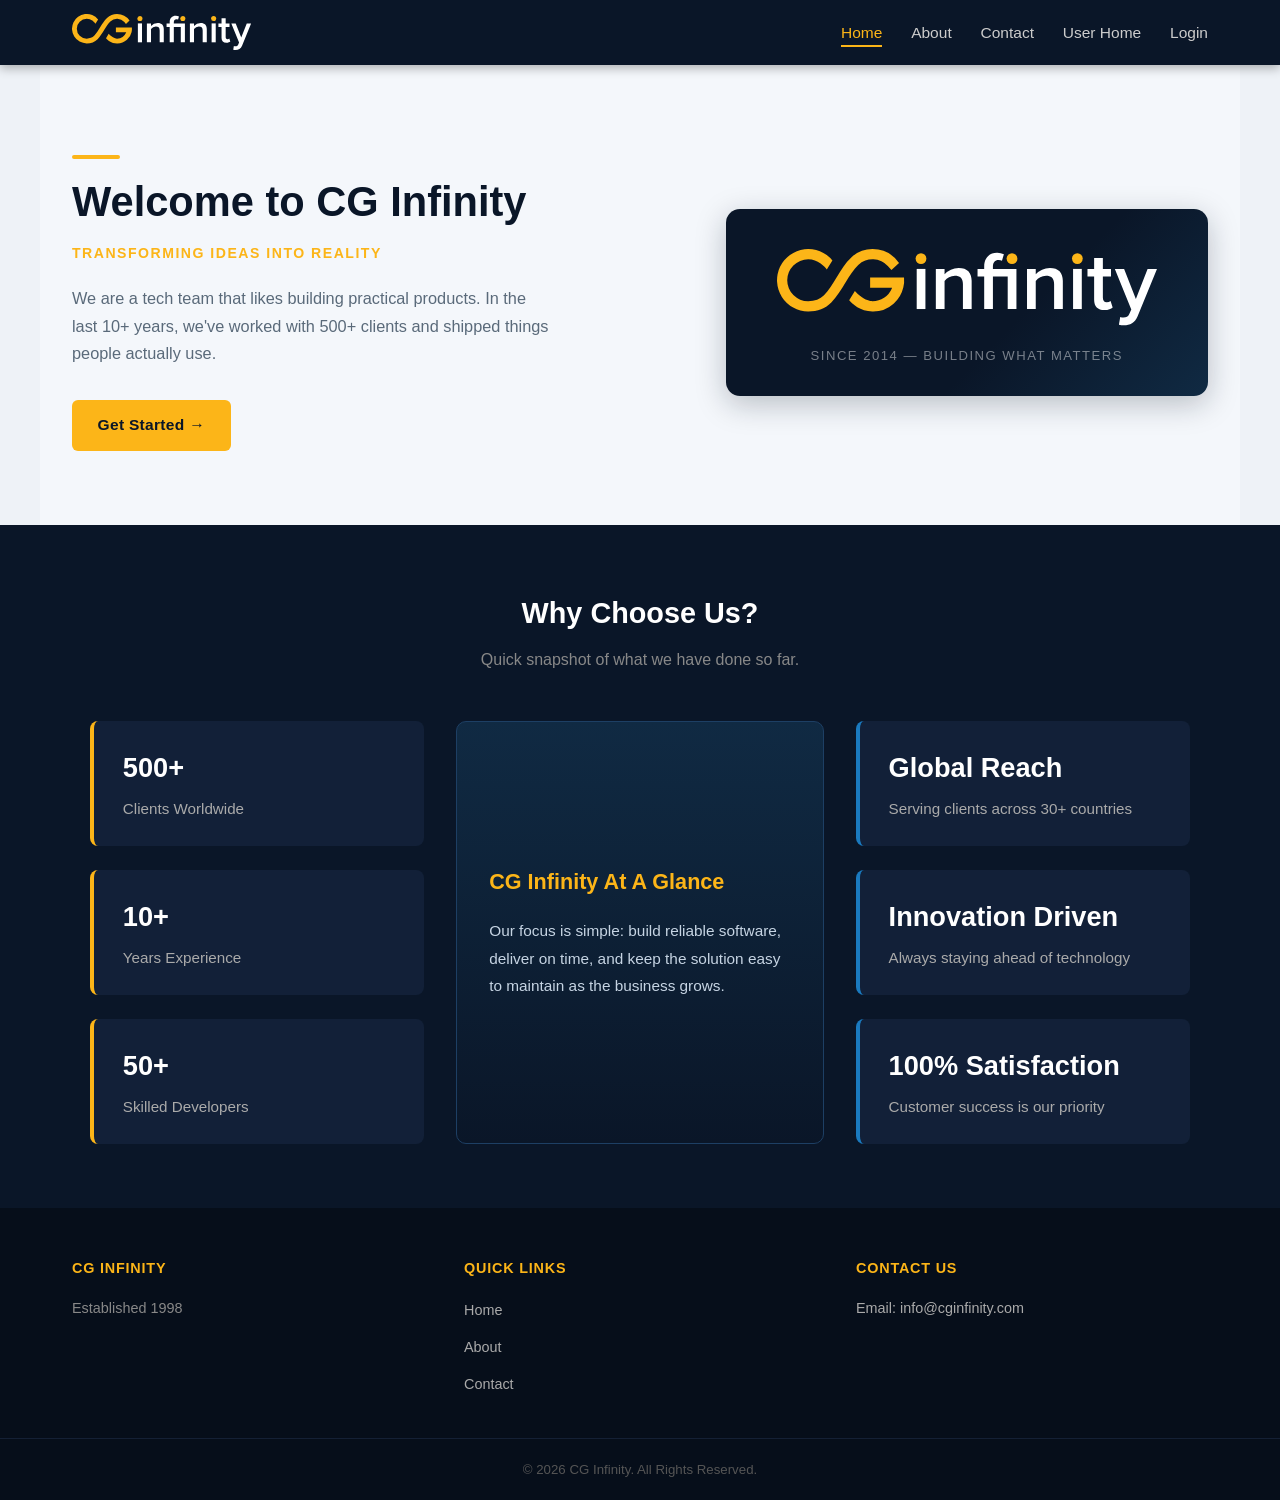
==== index.html @ 867cd03b "initial commit" ====
<!DOCTYPE html>
<html lang="en">
<head>
    <meta charset="UTF-8">
    <meta name="viewport" content="width=device-width, initial-scale=1.0">
    <title>CG Infinity - Company Website</title>
    <link rel="stylesheet" href="style.css">
</head>
<body>
    <nav class="navbar">
        <div class="nav-container">
            <div class="logo">
                <svg preserveAspectRatio="xMidYMid meet" viewBox="6.565 6.91 424.105 85.2" xmlns="http://www.w3.org/2000/svg" aria-label="CG Infinity">
                    <path d="M335.81 17.64a6 6 0 1 1 6 6 6.07 6.07 0 0 1-6-6" fill="#fcb518"></path>
                    <path d="M262.84 17.64a6.08 6.08 0 0 1 6-6 6 6 0 0 1 0 12.06 6.08 6.08 0 0 1-6-6.06" fill="#fcb518"></path>
                    <path d="M161.26 17.64a6.08 6.08 0 0 1 6-6 6 6 0 1 1 0 12.06 6.08 6.08 0 0 1-6-6.06" fill="#fcb518"></path>
                    <path fill="#ffffff" d="M172.21 29.14v44.79h-9.74V29.14z"></path>
                    <path d="M209.33 28a21.18 21.18 0 0 0-15.76 7.23v-6.09h-9.74v44.8h9.74V42.68a14.74 14.74 0 0 1 11.5-6c5.47 0 9 2.32 9 9.28v28h9.74V42.4C223.8 33.22 219 28 209.33 28" fill="#ffffff"></path>
                    <path d="M247.54 29.14v-2.5c0-5 2.41-7.51 6.21-7.51a6.7 6.7 0 0 1 3.9 1l2.13-7.24a16.14 16.14 0 0 0-7.78-1.74c-8.25 0-14.19 5.47-14.19 15.49v2.5h-7.42v8.53h7.42v36.27h9.74V37.67h16.51v36.27h9.74v-44.8z" fill="#ffffff"></path>
                    <path d="M311.12 28a21.22 21.22 0 0 0-15.77 7.23v-6.09h-9.74v44.8h9.74V42.68a14.75 14.75 0 0 1 11.5-6c5.47 0 9 2.32 9 9.28v28h9.73V42.4c0-9.18-4.82-14.4-14.46-14.4" fill="#ffffff"></path>
                    <path fill="#ffffff" d="M346.75 29.14v44.79h-9.74V29.14z"></path>
                    <path d="M374.53 66.42c-2.78 0-4.26-2.22-4.26-5.28V37.67h9.09v-8.53h-9.09V16.9h-9.74v12.24h-7.42v8.53h7.42v25.88c0 7.42 4 11.5 11.5 11.5 4.54 0 7.42-1.21 9.18-2.88l-2.32-7.32a6.3 6.3 0 0 1-4.36 1.57" fill="#ffffff"></path>
                    <path d="m420.19 29.14-13.08 33.57L394 29.14h-10.35L402 74.49l-2.22 5.1c-1.3 3-3.34 3.9-6.4 3.9a10.3 10.3 0 0 1-3.71-.74l-1.49 8.71a28 28 0 0 0 5.48.65c6.96-.11 12.34-2.5 15.4-10.11l21.61-52.86Z" fill="#ffffff"></path>
                    <path d="m130.44 26.07 3.84 4.21 8.49-7.73A36.22 36.22 0 0 0 113.14 7a34.58 34.58 0 0 0-23.7 9.32c-6.54 6-11.44 14.25-16.27 22.24-4.29 7.16-8.73 14.57-14.17 20.07C54.68 63 48.74 65.2 41.34 65.2a23.39 23.39 0 0 1 0-46.78c10.91 0 18.21 8 20.78 11.33l6.25-10.08a34.85 34.85 0 1 0-27 56.94c10.41 0 19.31-3.44 25.76-10S78.31 52.17 83 44.43s8.88-14.82 14.23-19.72a23.39 23.39 0 0 1 33.26 1.36Z" fill="#fcb518"></path>
                    <path d="M110.48 38.76v11.41H135l-.3.73a23.34 23.34 0 0 1-21.57 14.3c-3 0-7.79-1-14-6a47 47 0 0 1-5.68-5.38l-6.34 10.33c3.38 4 12.24 12.46 26 12.46a34.45 34.45 0 0 0 23.56-8.69 33.87 33.87 0 0 0 10.83-18 32.7 32.7 0 0 0 .84-11.19Z" fill="#fcb518"></path>
                </svg>
            </div>
            <ul class="nav-links">
                <li><a href="index.html" class="active">Home</a></li>
                <li><a href="about.html">About</a></li>
                <li><a href="contact.html">Contact</a></li>
                <li><a href="userhome.html">User Home</a></li>
                <li><a href="login.html">Login</a></li>
            </ul>
        </div>
    </nav>

    <section class="hero">
        <div class="hero-content">
            <h1>Welcome to CG Infinity</h1>
            <p class="tagline">Transforming Ideas Into Reality</p>
            <p class="hero-description">We are a tech team that likes building practical products. In the last 10+ years, we've worked with 500+ clients and shipped things people actually use.</p>
            <a href="login.html" class="btn btn-primary">Get Started &rarr;</a>
        </div>
        <div class="hero-image">
            <div class="banner-svg-wrapper">
                <svg preserveAspectRatio="xMidYMid meet" data-bbox="6.565 6.91 424.105 85.2" viewBox="6.565 6.91 424.105 85.2" xmlns="http://www.w3.org/2000/svg" role="img" aria-label="CG Infinity Logo">
                    <g>
                        <path d="M335.81 17.64a6 6 0 1 1 6 6 6.07 6.07 0 0 1-6-6" fill="#fcb518"></path>
                        <path d="M262.84 17.64a6.08 6.08 0 0 1 6-6 6 6 0 0 1 0 12.06 6.08 6.08 0 0 1-6-6.06" fill="#fcb518"></path>
                        <path d="M161.26 17.64a6.08 6.08 0 0 1 6-6 6 6 0 1 1 0 12.06 6.08 6.08 0 0 1-6-6.06" fill="#fcb518"></path>
                        <path fill="#ffffff" d="M172.21 29.14v44.79h-9.74V29.14z"></path>
                        <path d="M209.33 28a21.18 21.18 0 0 0-15.76 7.23v-6.09h-9.74v44.8h9.74V42.68a14.74 14.74 0 0 1 11.5-6c5.47 0 9 2.32 9 9.28v28h9.74V42.4C223.8 33.22 219 28 209.33 28" fill="#ffffff"></path>
                        <path d="M247.54 29.14v-2.5c0-5 2.41-7.51 6.21-7.51a6.7 6.7 0 0 1 3.9 1l2.13-7.24a16.14 16.14 0 0 0-7.78-1.74c-8.25 0-14.19 5.47-14.19 15.49v2.5h-7.42v8.53h7.42v36.27h9.74V37.67h16.51v36.27h9.74v-44.8z" fill="#ffffff"></path>
                        <path d="M311.12 28a21.22 21.22 0 0 0-15.77 7.23v-6.09h-9.74v44.8h9.74V42.68a14.75 14.75 0 0 1 11.5-6c5.47 0 9 2.32 9 9.28v28h9.73V42.4c0-9.18-4.82-14.4-14.46-14.4" fill="#ffffff"></path>
                        <path fill="#ffffff" d="M346.75 29.14v44.79h-9.74V29.14z"></path>
                        <path d="M374.53 66.42c-2.78 0-4.26-2.22-4.26-5.28V37.67h9.09v-8.53h-9.09V16.9h-9.74v12.24h-7.42v8.53h7.42v25.88c0 7.42 4 11.5 11.5 11.5 4.54 0 7.42-1.21 9.18-2.88l-2.32-7.32a6.3 6.3 0 0 1-4.36 1.57" fill="#ffffff"></path>
                        <path d="m420.19 29.14-13.08 33.57L394 29.14h-10.35L402 74.49l-2.22 5.1c-1.3 3-3.34 3.9-6.4 3.9a10.3 10.3 0 0 1-3.71-.74l-1.49 8.71a28 28 0 0 0 5.48.65c6.96-.11 12.34-2.5 15.4-10.11l21.61-52.86Z" fill="#ffffff"></path>
                        <path d="m130.44 26.07 3.84 4.21 8.49-7.73A36.22 36.22 0 0 0 113.14 7a34.58 34.58 0 0 0-23.7 9.32c-6.54 6-11.44 14.25-16.27 22.24-4.29 7.16-8.73 14.57-14.17 20.07C54.68 63 48.74 65.2 41.34 65.2a23.39 23.39 0 0 1 0-46.78c10.91 0 18.21 8 20.78 11.33l6.25-10.08a34.85 34.85 0 1 0-27 56.94c10.41 0 19.31-3.44 25.76-10S78.31 52.17 83 44.43s8.88-14.82 14.23-19.72a23.39 23.39 0 0 1 33.26 1.36Z" fill="#fcb518"></path>
                        <path d="M110.48 38.76v11.41H135l-.3.73a23.34 23.34 0 0 1-21.57 14.3c-3 0-7.79-1-14-6a47 47 0 0 1-5.68-5.38l-6.34 10.33c3.38 4 12.24 12.46 26 12.46a34.45 34.45 0 0 0 23.56-8.69 33.87 33.87 0 0 0 10.83-18 32.7 32.7 0 0 0 .84-11.19Z" fill="#fcb518"></path>
                    </g>
                </svg>
                <p class="banner-tagline">Since 2014 &mdash; Building What Matters</p>
            </div>
        </div>
    </section>

    <section class="highlights">
        <h2>Why Choose Us?</h2>
        <p>Quick snapshot of what we have done so far.</p>
        <div class="highlights-container">
            <aside class="highlights-left" aria-label="Company highlights left side">
                <div class="highlight-item">
                    <h3>500+</h3>
                    <p>Clients Worldwide</p>
                </div>
                <div class="highlight-item">
                    <h3>10+</h3>
                    <p>Years Experience</p>
                </div>
                <div class="highlight-item">
                    <h3>50+</h3>
                    <p>Skilled Developers</p>
                </div>
            </aside>

            <div class="highlights-center">
                <h3>CG Infinity At A Glance</h3>
                <p>Our focus is simple: build reliable software, deliver on time, and keep the solution easy to maintain as the business grows.</p>
            </div>

            <aside class="highlights-right" aria-label="Company highlights right side">
                <div class="highlight-item">
                    <h3>Global Reach</h3>
                    <p>Serving clients across 30+ countries</p>
                </div>
                <div class="highlight-item">
                    <h3>Innovation Driven</h3>
                    <p>Always staying ahead of technology</p>
                </div>
                <div class="highlight-item">
                    <h3>100% Satisfaction</h3>
                    <p>Customer success is our priority</p>
                </div>
            </aside>
        </div>
    </section>

    <footer class="footer">
        <div class="footer-container">
            <div class="footer-content">
                <h4>CG Infinity</h4>
                <p>Established 1998</p>
            </div>
            <div class="footer-links">
                <h4>Quick Links</h4>
                <ul>
                    <li><a href="index.html">Home</a></li>
                    <li><a href="about.html">About</a></li>
                    <li><a href="contact.html">Contact</a></li>
                </ul>
            </div>
            <div class="footer-contact">
                <h4>Contact Us</h4>
                <p>Email: info@cginfinity.com</p>
            </div>
        </div>
        <div class="footer-bottom">
            <p>&copy; 2026 CG Infinity. All Rights Reserved.</p>
        </div>
    </footer>

</body>
</html>
---- style.css ----
* {
    margin: 0;
    padding: 0;
    box-sizing: border-box;
}

:root {
    --dark: #0a1628;
    --navy: #102a43;
    --gold: #fcb518;
    --gold-dark: #d99a0a;
    --cream: #f4f7fb;
    --light-gray: #eef2f7;
    --text-dark: #0d1b2a;
    --text-muted: #5a6a7a;
    --white: #ffffff;
    --border: #d0d8e4;

    --orange: #fcb518;
    --orange-light: #fdd060;
    --teal: #1a7abf;
}

body {
    font-family: 'Segoe UI', Arial, sans-serif;
    background-color: var(--light-gray);
    color: var(--text-dark);
    line-height: 1.7;
}

.navbar {
    background-color: var(--dark);
    padding: 0.9rem 0;
    position: sticky;
    top: 0;
    z-index: 999;
    box-shadow: 0 3px 10px rgba(0,0,0,0.3);
}

.nav-container {
    max-width: 1200px;
    margin: 0 auto;
    padding: 0 2rem;
    display: flex;
    justify-content: space-between;
    align-items: center;
}

.logo {
    display: flex;
    align-items: center;
}

.logo svg {
    height: 36px;
    width: auto;
}

.nav-links {
    list-style: none;
    display: flex;
    gap: 1.8rem;
}

.nav-links a {
    color: #ccc;
    text-decoration: none;
    font-size: 0.97rem;
    font-weight: 500;
    transition: color 0.25s;
    padding-bottom: 4px;
}

.nav-links a:hover {
    color: var(--orange);
}

.nav-links a.active {
    color: var(--orange);
    border-bottom: 2px solid var(--orange);
}

.btn {
    padding: 0.75rem 1.6rem;
    border: none;
    border-radius: 6px;
    cursor: pointer;
    font-size: 0.97rem;
    font-weight: 600;
    transition: all 0.25s;
    text-decoration: none;
    display: inline-block;
    letter-spacing: 0.3px;
    font-family: inherit;
}

.btn-primary {
    background-color: var(--gold);
    color: var(--dark);
    font-weight: 700;
}

.btn-primary:hover {
    background-color: var(--gold-dark);
    transform: translateY(-2px);
    box-shadow: 0 5px 12px rgba(252, 181, 24, 0.4);
}

.btn-secondary {
    background-color: #555;
    color: white;
}

.btn-secondary:hover {
    background-color: #333;
    transform: translateY(-2px);
}

.btn-logout {
    background-color: #c0392b;
    color: white;
    margin-top: 1rem;
    width: 100%;
    text-align: center;
}

.btn-logout:hover {
    background-color: #a93226;
    transform: translateY(-2px);
}

.hero {
    background-color: var(--cream);
    padding: 5rem 2rem 4rem;
    display: flex;
    align-items: center;
    gap: 4rem;
    max-width: 1200px;
    margin: 0 auto;
    min-height: 460px;
}

.hero-content {
    flex: 1.1;
}

.hero-content h1 {
    font-size: 2.6rem;
    color: var(--dark);
    margin-bottom: 0.8rem;
    line-height: 1.3;
}

.hero-content h1::before {
    content: "";
    display: block;
    width: 48px;
    height: 4px;
    background-color: var(--gold);
    border-radius: 2px;
    margin-bottom: 1rem;
}

.tagline {
    font-size: 0.88rem;
    color: var(--gold);
    font-weight: 700;
    margin-bottom: 1.2rem;
    text-transform: uppercase;
    letter-spacing: 1.5px;
}

.hero-description {
    color: var(--text-muted);
    margin-bottom: 2rem;
    font-size: 1.02rem;
    max-width: 480px;
}

.hero-image {
    flex: 0.9;
}

.hero-image img {
    width: 100%;
    height: auto;
    border-radius: 12px;
    box-shadow: 0 8px 30px rgba(0,0,0,0.12);
    display: block;
}

.hero-image .img-placeholder {
    width: 100%;
    height: 320px;
    background: linear-gradient(135deg, var(--navy) 0%, var(--dark) 100%);
    border-radius: 12px;
    display: flex;
    align-items: center;
    justify-content: center;
    color: rgba(255,255,255,0.5);
    font-size: 0.95rem;
}

.banner-svg-wrapper {
    background: linear-gradient(135deg, #0a1628 60%, #102a43 100%);
    border-radius: 14px;
    padding: 2.5rem 2rem 1.8rem;
    box-shadow: 0 8px 30px rgba(10, 22, 40, 0.25);
    display: flex;
    flex-direction: column;
    align-items: center;
    gap: 1.2rem;
}

.banner-svg-wrapper svg {
    width: 100%;
    height: auto;
    max-width: 380px;
}

.banner-tagline {
    color: rgba(255,255,255,0.45);
    font-size: 0.82rem;
    letter-spacing: 1.5px;
    text-transform: uppercase;
}

.highlights {
    background-color: var(--dark);
    padding: 4rem 2rem;
}

.highlights h2 {
    text-align: center;
    color: white;
    font-size: 1.8rem;
    margin-bottom: 0.5rem;
}

.highlights > p {
    text-align: center;
    color: #888;
    margin-bottom: 3rem;
}

.highlights-container {
    max-width: 1100px;
    margin: 0 auto;
    display: grid;
    grid-template-columns: 1fr 1.1fr 1fr;
    gap: 2rem;
    align-items: stretch;
}

.highlights-left,
.highlights-right {
    display: flex;
    flex-direction: column;
    gap: 1.5rem;
}

.highlights-center {
    background: linear-gradient(180deg, #102a43 0%, #0a1628 100%);
    border: 1px solid #1d3f64;
    border-radius: 10px;
    padding: 2rem;
    display: flex;
    flex-direction: column;
    justify-content: center;
}

.highlights-center h3 {
    color: var(--gold);
    font-size: 1.35rem;
    margin-bottom: 1rem;
}

.highlights-center p {
    color: #c6d4e3;
    line-height: 1.8;
    font-size: 0.96rem;
}

.highlights-left .highlight-item {
    border-left: 4px solid var(--gold);
}

.highlights-right .highlight-item {
    border-left: 4px solid #1a7abf;
}

.highlight-item {
    background-color: #122038;
    padding: 1.5rem 1.8rem;
    border-radius: 8px;
    transition: transform 0.25s, background-color 0.25s;
}

.highlight-item:hover {
    transform: translateX(6px);
    background-color: #1a3050;
}

.highlight-item h3 {
    color: white;
    font-size: 1.7rem;
    margin-bottom: 0.3rem;
}

.highlight-item p {
    color: #aaa;
    font-size: 0.95rem;
}

.footer {
    background-color: #060e1a;
    color: #ccc;
    margin-top: 0;
}

.footer-container {
    max-width: 1200px;
    margin: 0 auto;
    padding: 3rem 2rem 2rem;
    display: grid;
    grid-template-columns: repeat(3, 1fr);
    gap: 2.5rem;
}

.footer-content h4,
.footer-links h4,
.footer-contact h4 {
    margin-bottom: 1rem;
    color: var(--gold);
    font-size: 0.9rem;
    text-transform: uppercase;
    letter-spacing: 0.8px;
}

.footer-content p {
    color: #888;
    font-size: 0.9rem;
    line-height: 1.8;
}

.footer-links ul {
    list-style: none;
}

.footer-links ul li {
    margin-bottom: 0.6rem;
}

.footer-links a,
.footer-contact a {
    color: #aaa;
    text-decoration: none;
    font-size: 0.9rem;
    transition: color 0.2s;
}

.footer-links a:hover,
.footer-contact a:hover {
    color: var(--gold);
}

.footer-contact p {
    color: #aaa;
    font-size: 0.9rem;
}

.footer-bottom {
    border-top: 1px solid #142035;
    text-align: center;
    padding: 1.2rem;
    font-size: 0.83rem;
    color: #555;
}

.form-group {
    margin-bottom: 1.4rem;
}

.form-group label {
    display: block;
    margin-bottom: 0.45rem;
    color: var(--dark);
    font-weight: 600;
    font-size: 0.92rem;
}

.form-group input:not([type="checkbox"]):not([type="radio"]),
.form-group textarea,
.form-group select {
    width: 100%;
    padding: 0.75rem 1rem;
    border: 1.5px solid var(--border);
    border-radius: 6px;
    font-size: 0.97rem;
    font-family: inherit;
    background-color: #fffdf8;
    color: var(--text-dark);
    transition: border-color 0.2s, box-shadow 0.2s;
}

.form-group input:not([type="checkbox"]):not([type="radio"]):focus,
.form-group textarea:focus,
.form-group select:focus {
    outline: none;
    border-color: var(--gold);
    box-shadow: 0 0 0 3px rgba(252, 181, 24, 0.18);
    background-color: white;
}

.choice-group {
    display: flex;
    flex-wrap: wrap;
    gap: 0.8rem 1.2rem;
}

.choice-group label,
.terms-row label {
    display: flex;
    align-items: center;
    gap: 0.45rem;
    font-weight: 500;
    color: var(--text-dark);
}

.choice-group input,
.terms-row input {
    width: auto;
    padding: 0;
    border: none;
    border-radius: 0;
    background: transparent;
    box-shadow: none;
    accent-color: var(--gold);
}

.login-section {
    min-height: calc(100vh - 200px);
    background-color: var(--light-gray);
    display: flex;
    align-items: center;
    justify-content: center;
    padding: 3rem 1rem;
}

.login-container {
    background-color: white;
    padding: 2.5rem 3rem;
    border-radius: 12px;
    box-shadow: 0 6px 30px rgba(10,22,40,0.12);
    width: 100%;
    max-width: 420px;
    border-top: 4px solid var(--gold);
}

.login-container h2 {
    color: var(--dark);
    margin-bottom: 0.4rem;
    font-size: 1.5rem;
    text-align: center;
}

.login-container .sub-text {
    color: #999;
    font-size: 0.88rem;
    text-align: center;
    margin-bottom: 2rem;
}

.login-form {
    margin-bottom: 1.2rem;
}

.signup-link {
    text-align: center;
    color: #888;
    font-size: 0.9rem;
    margin-top: 1rem;
}

.signup-link a {
    color: var(--dark);
    text-decoration: none;
    font-weight: 700;
}

.signup-link a:hover {
    text-decoration: underline;
}

.signup-section {
    background-color: var(--light-gray);
    min-height: calc(100vh - 200px);
    display: flex;
    align-items: center;
    justify-content: center;
    padding: 3rem 1rem;
}

.signup-container {
    background-color: white;
    padding: 2.5rem 3rem;
    border-radius: 12px;
    box-shadow: 0 6px 30px rgba(10,22,40,0.12);
    width: 100%;
    max-width: 520px;
    border-top: 4px solid var(--gold);
}

.signup-container h2 {
    color: var(--dark);
    margin-bottom: 0.4rem;
    font-size: 1.5rem;
    text-align: center;
}

.signup-container .sub-text {
    color: #999;
    font-size: 0.88rem;
    text-align: center;
    margin-bottom: 2rem;
}

.signup-form {
    margin-bottom: 1.5rem;
}

.form-buttons {
    display: flex;
    gap: 1rem;
    margin-top: 0.5rem;
}

.form-buttons .btn {
    flex: 1;
}

.login-link {
    text-align: center;
    color: #888;
    font-size: 0.9rem;
    margin-top: 1rem;
}

.login-link a {
    color: var(--dark);
    text-decoration: none;
    font-weight: 700;
}

.login-link a:hover {
    text-decoration: underline;
}

.user-home {
    background-color: var(--light-gray);
    padding: 3rem 2rem;
    min-height: calc(100vh - 200px);
}

.user-home-container {
    max-width: 1050px;
    margin: 0 auto;
    display: grid;
    grid-template-columns: 270px 1fr;
    gap: 2.5rem;
    align-items: start;
}

.profile-card {
    background-color: white;
    padding: 2rem 1.5rem;
    border-radius: 12px;
    box-shadow: 0 4px 20px rgba(0,0,0,0.08);
    text-align: center;
    position: sticky;
    top: 80px;
}

.profile-picture {
    width: 120px;
    height: 120px;
    border-radius: 50%;
    margin: 0 auto 1rem;
    object-fit: cover;
    border: 3px solid var(--gold);
    display: block;
    background-color: #eee;
}

.profile-picture-placeholder {
    width: 120px;
    height: 120px;
    border-radius: 50%;
    margin: 0 auto 1rem;
    background: linear-gradient(135deg, var(--dark), var(--navy));
    border: 3px solid var(--gold);
    display: flex;
    align-items: center;
    justify-content: center;
    font-size: 2.5rem;
    color: var(--gold);
    font-weight: bold;
}

.profile-card h2 {
    color: var(--dark);
    font-size: 1.2rem;
    margin-bottom: 0.3rem;
}

.designation {
    color: var(--gold);
    font-weight: 600;
    font-size: 0.85rem;
    margin-bottom: 1.2rem;
    text-transform: uppercase;
    letter-spacing: 0.5px;
}

.profile-info {
    background-color: var(--light-gray);
    padding: 1rem;
    border-radius: 8px;
    margin-bottom: 1.5rem;
    text-align: left;
}

.profile-info p {
    margin-bottom: 0.6rem;
    color: var(--text-muted);
    font-size: 0.9rem;
}

.profile-info strong {
    color: var(--dark);
}

.tabs-section {
    background-color: white;
    padding: 2rem;
    border-radius: 12px;
    box-shadow: 0 4px 20px rgba(0,0,0,0.08);
}

.tab-buttons {
    display: flex;
    gap: 0.4rem;
    margin-bottom: 2rem;
    background-color: var(--light-gray);
    padding: 0.4rem;
    border-radius: 8px;
}

.tab-btn {
    flex: 1;
    padding: 0.65rem 1rem;
    border: none;
    background-color: transparent;
    color: var(--text-muted);
    cursor: pointer;
    font-size: 0.9rem;
    font-weight: 600;
    border-radius: 6px;
    transition: all 0.2s;
    font-family: inherit;
}

.tab-btn:hover {
    background-color: #dde4ee;
    color: var(--dark);
}

.tab-btn.active {
    background-color: white;
    color: var(--dark);
    box-shadow: 0 2px 8px rgba(0,0,0,0.1);
}

.tab-content {
    display: none;
    animation: fadeIn 0.25s ease;
}

.tab-content.active {
    display: block;
}

@keyframes fadeIn {
    from { opacity: 0; transform: translateY(5px); }
    to { opacity: 1; transform: translateY(0); }
}

.tab-content h3 {
    color: var(--dark);
    margin-bottom: 1.5rem;
    font-size: 1.05rem;
    border-bottom: 2px solid var(--light-gray);
    padding-bottom: 0.8rem;
}

.info-grid {
    display: grid;
    grid-template-columns: 1fr 1fr;
    gap: 1rem;
}

.info-item {
    background-color: var(--light-gray);
    padding: 1rem 1.2rem;
    border-radius: 8px;
    border-left: 3px solid var(--gold);
}

.info-item label {
    color: var(--text-muted);
    font-weight: 600;
    display: block;
    margin-bottom: 0.3rem;
    font-size: 0.78rem;
    text-transform: uppercase;
    letter-spacing: 0.5px;
}

.info-item p {
    color: var(--dark);
    font-size: 0.97rem;
}

.skills-list {
    display: flex;
    flex-wrap: wrap;
    gap: 0.8rem;
}

.skill-item {
    padding: 0.55rem 1.3rem;
    border-radius: 20px;
    font-weight: 600;
    font-size: 0.9rem;
    border: 2px solid;
}

.skill-item:nth-child(2) { background: #e8f0f8; color: var(--navy); border-color: #1a7abf; }
.skill-item:nth-child(3) { background: #fef8e7; color: #9a6c00; border-color: var(--gold); }
.skill-item:nth-child(4) { background: #e8f0f8; color: var(--navy); border-color: #1a7abf; }
.skill-item:nth-child(5) { background: #fef8e7; color: #9a6c00; border-color: var(--gold); }
.skill-item:nth-child(1) { background: #fef8e7; color: #9a6c00; border-color: var(--gold); }
.about-top {
    background-color: var(--cream);
    padding: 4rem 2rem 3rem;
}

.about-container {
    max-width: 1000px;
    margin: 0 auto;
}

.about-container h1 {
    color: var(--dark);
    font-size: 2.2rem;
    margin-bottom: 0.5rem;
}

.about-container h1 span {
    color: var(--orange);
}

.about-top-sub {
    color: var(--text-muted);
    margin-bottom: 3rem;
}

.about-info-grid {
    display: grid;
    grid-template-columns: 1fr 1fr;
    gap: 1.5rem;
    margin-bottom: 2rem;
}

.about-info-box {
    background-color: white;
    border-radius: 10px;
    padding: 1.5rem;
    box-shadow: 0 2px 10px rgba(0,0,0,0.06);
}

.about-info-box h2 {
    color: var(--dark);
    font-size: 1rem;
    margin-bottom: 0.8rem;
}

.about-info-box p {
    color: var(--text-muted);
    font-size: 0.93rem;
    line-height: 1.7;
}

.team-section {
    background-color: var(--light-gray);
    padding: 3.5rem 2rem;
}

.team-container {
    max-width: 1200px;
    margin: 0 auto;
}

.team-container h2 {
    color: var(--dark);
    font-size: 1.9rem;
    text-align: center;
    margin-bottom: 0.5rem;
}

.team-subtitle {
    color: var(--text-muted);
    text-align: center;
    margin-bottom: 2.5rem;
}

.team-cards {
    display: grid;
    grid-template-columns: repeat(3, 1fr);
    gap: 1.8rem;
}

.team-card {
    background-color: white;
    border-radius: 12px;
    overflow: hidden;
    box-shadow: 0 3px 15px rgba(0,0,0,0.08);
    transition: transform 0.25s, box-shadow 0.25s;
    text-align: center;
}

.team-card:hover {
    transform: translateY(-8px);
    box-shadow: 0 10px 30px rgba(0,0,0,0.14);
}

.team-card .card-photo {
    width: 100%;
    aspect-ratio: 4 / 3;
    height: auto;
    object-fit: cover;
    object-position: center top;
    display: block;
}

.card-photo-placeholder {
    width: 100%;
    aspect-ratio: 4 / 3;
    min-height: 220px;
    display: flex;
    align-items: center;
    justify-content: center;
    font-size: 2.8rem;
    font-weight: bold;
    color: white;
}

.team-card:nth-child(1) .card-photo-placeholder { background: linear-gradient(135deg, #e07b39, #c0392b); }
.team-card:nth-child(2) .card-photo-placeholder { background: linear-gradient(135deg, #b8860b, #fcb518); }
.team-card:nth-child(3) .card-photo-placeholder { background: linear-gradient(135deg, #0a1628, #1a4a7a); }
.team-card:nth-child(4) .card-photo-placeholder { background: linear-gradient(135deg, #b8860b, #fcb518); }
.team-card:nth-child(5) .card-photo-placeholder { background: linear-gradient(135deg, #0a1628, #1a4a7a); }
.team-card:nth-child(6) .card-photo-placeholder { background: linear-gradient(135deg, #b8860b, #fcb518); }
.team-card:nth-child(7) .card-photo-placeholder { background: linear-gradient(135deg, #0a1628, #1a4a7a); }
.team-card:nth-child(8) .card-photo-placeholder { background: linear-gradient(135deg, #b8860b, #fcb518); }
.team-card:nth-child(9) .card-photo-placeholder { background: linear-gradient(135deg, #0a1628, #1a4a7a); }

.team-card h3 {
    color: var(--dark);
    margin: 1.2rem 1rem 0.3rem;
    font-size: 1rem;
}

.team-card .role {
    color: var(--gold-dark);
    font-weight: 600;
    margin: 0 1rem 0.5rem;
    font-size: 0.82rem;
    text-transform: uppercase;
    letter-spacing: 0.5px;
}

.team-card .description {
    color: var(--text-muted);
    padding: 0 1rem 1.5rem;
    font-size: 0.88rem;
    line-height: 1.6;
}

.contact-section {
    background-color: var(--cream);
    padding: 4rem 2rem;
    min-height: calc(100vh - 200px);
}

.contact-container {
    max-width: 1150px;
    margin: 0 auto;
}

.contact-container h1 {
    color: var(--dark);
    font-size: 2.2rem;
    margin-bottom: 0.4rem;
}

.contact-container h1 span {
    color: var(--gold);
}

.contact-sub {
    color: var(--text-muted);
    margin-bottom: 3rem;
}

.contact-content {
    display: grid;
    grid-template-columns: 1fr 1.1fr;
    gap: 3rem;
    align-items: start;
}

.contact-image {
    width: 100%;
    border-radius: 12px;
    box-shadow: 0 5px 20px rgba(0,0,0,0.12);
    margin-bottom: 2rem;
    display: block;
}

.contact-info h3 {
    color: var(--dark);
    margin-bottom: 1.5rem;
    font-size: 1.05rem;
}

.info-block {
    margin-bottom: 1.5rem;
}

.info-block-text h4 {
    color: var(--dark);
    font-size: 0.88rem;
    margin-bottom: 0.3rem;
    text-transform: uppercase;
    letter-spacing: 0.5px;
}

.info-block-text p,
.info-block-text a {
    color: var(--text-muted);
    font-size: 0.93rem;
    text-decoration: none;
    line-height: 1.6;
}

.info-block-text a:hover {
    color: var(--gold);
}

.social-links {
    display: flex;
    gap: 0.7rem;
    flex-wrap: wrap;
    margin-top: 0.3rem;
}

.social-link {
    display: inline-block;
    padding: 0.4rem 1rem;
    background-color: var(--dark);
    color: white;
    border: 1px solid transparent;
    text-decoration: none;
    border-radius: 20px;
    font-size: 0.85rem;
    font-weight: 600;
    transition: background-color 0.2s, color 0.2s, border-color 0.2s, transform 0.2s;
}

.social-link:hover {
    background-color: #102a43;
    color: var(--gold);
    border-color: var(--gold);
    transform: translateY(-2px);
}

.contact-form-div h3 {
    color: var(--dark);
    margin-bottom: 1.5rem;
    font-size: 1.05rem;
}

.contact-form {
    background-color: white;
    padding: 2rem;
    border-radius: 12px;
    box-shadow: 0 4px 20px rgba(0,0,0,0.08);
    border-top: 4px solid var(--gold);
}

@media (max-width: 900px) {
    .team-cards {
        grid-template-columns: repeat(2, 1fr);
    }

    .user-home-container {
        grid-template-columns: 1fr;
    }

    .profile-card {
        position: static;
    }

    .about-info-grid {
        grid-template-columns: 1fr;
    }
}

@media (max-width: 768px) {
    .nav-links {
        gap: 1rem;
        font-size: 0.85rem;
    }

    .hero {
        flex-direction: column;
        min-height: auto;
        gap: 2rem;
        padding: 3rem 1.5rem;
    }

    .highlights-container {
        grid-template-columns: 1fr;
    }

    .footer-container {
        grid-template-columns: 1fr;
        gap: 1.5rem;
    }

    .contact-content {
        grid-template-columns: 1fr;
    }

    .info-grid {
        grid-template-columns: 1fr;
    }

    .form-buttons {
        flex-direction: column;
    }

    .tab-buttons {
        flex-direction: column;
        gap: 0.3rem;
    }
}

@media (max-width: 480px) {
    .team-cards {
        grid-template-columns: 1fr;
    }

    .logo {
        font-size: 1.4rem;
    }

    .hero-content h1 {
        font-size: 1.9rem;
    }
}
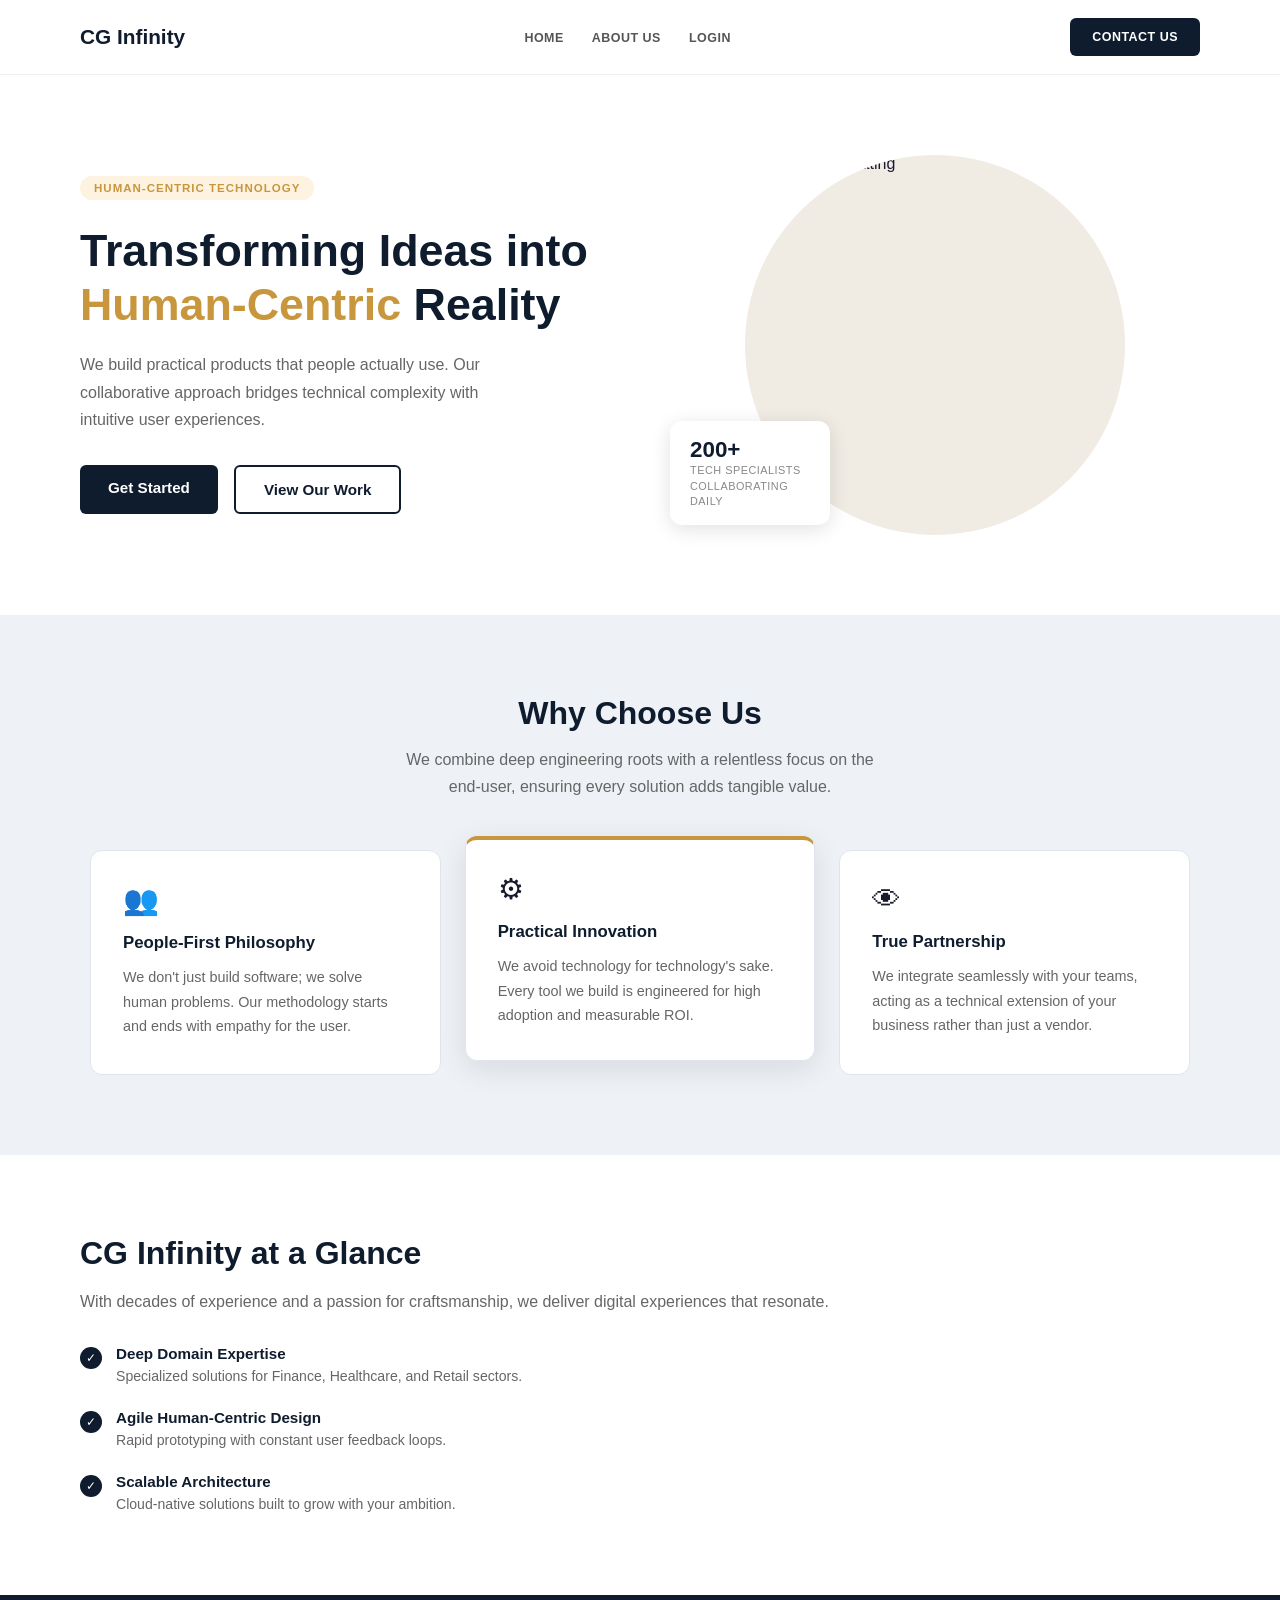
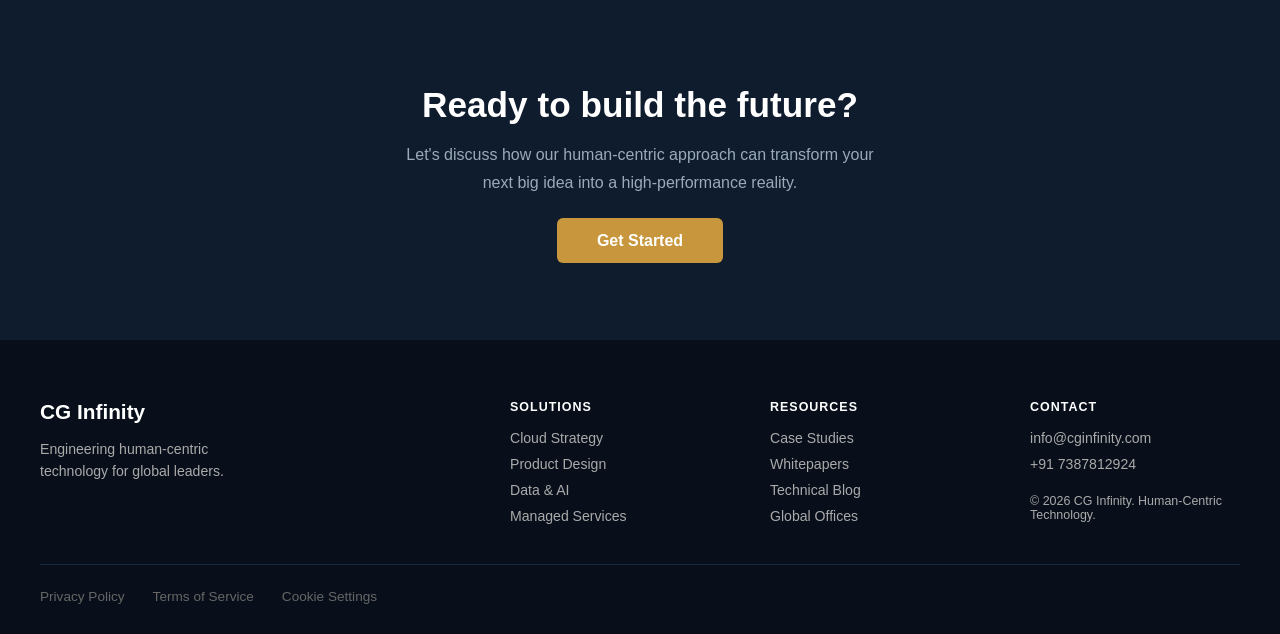
==== commit e3666649: "HTML-CSS-Assigment-complete" ====
--- a/index.html
+++ b/index.html
@@ -3,132 +3,143 @@
 <head>
     <meta charset="UTF-8">
     <meta name="viewport" content="width=device-width, initial-scale=1.0">
-    <title>CG Infinity - Company Website</title>
+    <title>CG Infinity - Human-Centric Technology</title>
     <link rel="stylesheet" href="style.css">
 </head>
 <body>
     <nav class="navbar">
         <div class="nav-container">
-            <div class="logo">
-                <svg preserveAspectRatio="xMidYMid meet" viewBox="6.565 6.91 424.105 85.2" xmlns="http://www.w3.org/2000/svg" aria-label="CG Infinity">
-                    <path d="M335.81 17.64a6 6 0 1 1 6 6 6.07 6.07 0 0 1-6-6" fill="#fcb518"></path>
-                    <path d="M262.84 17.64a6.08 6.08 0 0 1 6-6 6 6 0 0 1 0 12.06 6.08 6.08 0 0 1-6-6.06" fill="#fcb518"></path>
-                    <path d="M161.26 17.64a6.08 6.08 0 0 1 6-6 6 6 0 1 1 0 12.06 6.08 6.08 0 0 1-6-6.06" fill="#fcb518"></path>
-                    <path fill="#ffffff" d="M172.21 29.14v44.79h-9.74V29.14z"></path>
-                    <path d="M209.33 28a21.18 21.18 0 0 0-15.76 7.23v-6.09h-9.74v44.8h9.74V42.68a14.74 14.74 0 0 1 11.5-6c5.47 0 9 2.32 9 9.28v28h9.74V42.4C223.8 33.22 219 28 209.33 28" fill="#ffffff"></path>
-                    <path d="M247.54 29.14v-2.5c0-5 2.41-7.51 6.21-7.51a6.7 6.7 0 0 1 3.9 1l2.13-7.24a16.14 16.14 0 0 0-7.78-1.74c-8.25 0-14.19 5.47-14.19 15.49v2.5h-7.42v8.53h7.42v36.27h9.74V37.67h16.51v36.27h9.74v-44.8z" fill="#ffffff"></path>
-                    <path d="M311.12 28a21.22 21.22 0 0 0-15.77 7.23v-6.09h-9.74v44.8h9.74V42.68a14.75 14.75 0 0 1 11.5-6c5.47 0 9 2.32 9 9.28v28h9.73V42.4c0-9.18-4.82-14.4-14.46-14.4" fill="#ffffff"></path>
-                    <path fill="#ffffff" d="M346.75 29.14v44.79h-9.74V29.14z"></path>
-                    <path d="M374.53 66.42c-2.78 0-4.26-2.22-4.26-5.28V37.67h9.09v-8.53h-9.09V16.9h-9.74v12.24h-7.42v8.53h7.42v25.88c0 7.42 4 11.5 11.5 11.5 4.54 0 7.42-1.21 9.18-2.88l-2.32-7.32a6.3 6.3 0 0 1-4.36 1.57" fill="#ffffff"></path>
-                    <path d="m420.19 29.14-13.08 33.57L394 29.14h-10.35L402 74.49l-2.22 5.1c-1.3 3-3.34 3.9-6.4 3.9a10.3 10.3 0 0 1-3.71-.74l-1.49 8.71a28 28 0 0 0 5.48.65c6.96-.11 12.34-2.5 15.4-10.11l21.61-52.86Z" fill="#ffffff"></path>
-                    <path d="m130.44 26.07 3.84 4.21 8.49-7.73A36.22 36.22 0 0 0 113.14 7a34.58 34.58 0 0 0-23.7 9.32c-6.54 6-11.44 14.25-16.27 22.24-4.29 7.16-8.73 14.57-14.17 20.07C54.68 63 48.74 65.2 41.34 65.2a23.39 23.39 0 0 1 0-46.78c10.91 0 18.21 8 20.78 11.33l6.25-10.08a34.85 34.85 0 1 0-27 56.94c10.41 0 19.31-3.44 25.76-10S78.31 52.17 83 44.43s8.88-14.82 14.23-19.72a23.39 23.39 0 0 1 33.26 1.36Z" fill="#fcb518"></path>
-                    <path d="M110.48 38.76v11.41H135l-.3.73a23.34 23.34 0 0 1-21.57 14.3c-3 0-7.79-1-14-6a47 47 0 0 1-5.68-5.38l-6.34 10.33c3.38 4 12.24 12.46 26 12.46a34.45 34.45 0 0 0 23.56-8.69 33.87 33.87 0 0 0 10.83-18 32.7 32.7 0 0 0 .84-11.19Z" fill="#fcb518"></path>
-                </svg>
-            </div>
+            <div class="logo">CG Infinity</div>
             <ul class="nav-links">
-                <li><a href="index.html" class="active">Home</a></li>
-                <li><a href="about.html">About</a></li>
-                <li><a href="contact.html">Contact</a></li>
-                <li><a href="userhome.html">User Home</a></li>
-                <li><a href="login.html">Login</a></li>
+                <li><a href="index.html">HOME</a></li>
+                <li><a href="about.html">ABOUT US</a></li>
+                <li><a href="login.html">LOGIN</a></li>
             </ul>
+            <a href="contact.html" class="btn-contact">CONTACT US</a>
         </div>
     </nav>
 
     <section class="hero">
         <div class="hero-content">
-            <h1>Welcome to CG Infinity</h1>
-            <p class="tagline">Transforming Ideas Into Reality</p>
-            <p class="hero-description">We are a tech team that likes building practical products. In the last 10+ years, we've worked with 500+ clients and shipped things people actually use.</p>
-            <a href="login.html" class="btn btn-primary">Get Started &rarr;</a>
+            <span class="badge">HUMAN-CENTRIC TECHNOLOGY</span>
+            <h1>Transforming Ideas into <span class="highlight">Human-Centric</span> Reality</h1>
+            <p>We build practical products that people actually use. Our collaborative approach bridges technical complexity with intuitive user experiences.</p>
+            <div class="hero-buttons">
+                <a href="login.html" class="btn-primary">Get Started</a>
+                <a href="#" class="btn-outline">View Our Work</a>
+            </div>
         </div>
         <div class="hero-image">
-            <div class="banner-svg-wrapper">
-                <svg preserveAspectRatio="xMidYMid meet" data-bbox="6.565 6.91 424.105 85.2" viewBox="6.565 6.91 424.105 85.2" xmlns="http://www.w3.org/2000/svg" role="img" aria-label="CG Infinity Logo">
-                    <g>
-                        <path d="M335.81 17.64a6 6 0 1 1 6 6 6.07 6.07 0 0 1-6-6" fill="#fcb518"></path>
-                        <path d="M262.84 17.64a6.08 6.08 0 0 1 6-6 6 6 0 0 1 0 12.06 6.08 6.08 0 0 1-6-6.06" fill="#fcb518"></path>
-                        <path d="M161.26 17.64a6.08 6.08 0 0 1 6-6 6 6 0 1 1 0 12.06 6.08 6.08 0 0 1-6-6.06" fill="#fcb518"></path>
-                        <path fill="#ffffff" d="M172.21 29.14v44.79h-9.74V29.14z"></path>
-                        <path d="M209.33 28a21.18 21.18 0 0 0-15.76 7.23v-6.09h-9.74v44.8h9.74V42.68a14.74 14.74 0 0 1 11.5-6c5.47 0 9 2.32 9 9.28v28h9.74V42.4C223.8 33.22 219 28 209.33 28" fill="#ffffff"></path>
-                        <path d="M247.54 29.14v-2.5c0-5 2.41-7.51 6.21-7.51a6.7 6.7 0 0 1 3.9 1l2.13-7.24a16.14 16.14 0 0 0-7.78-1.74c-8.25 0-14.19 5.47-14.19 15.49v2.5h-7.42v8.53h7.42v36.27h9.74V37.67h16.51v36.27h9.74v-44.8z" fill="#ffffff"></path>
-                        <path d="M311.12 28a21.22 21.22 0 0 0-15.77 7.23v-6.09h-9.74v44.8h9.74V42.68a14.75 14.75 0 0 1 11.5-6c5.47 0 9 2.32 9 9.28v28h9.73V42.4c0-9.18-4.82-14.4-14.46-14.4" fill="#ffffff"></path>
-                        <path fill="#ffffff" d="M346.75 29.14v44.79h-9.74V29.14z"></path>
-                        <path d="M374.53 66.42c-2.78 0-4.26-2.22-4.26-5.28V37.67h9.09v-8.53h-9.09V16.9h-9.74v12.24h-7.42v8.53h7.42v25.88c0 7.42 4 11.5 11.5 11.5 4.54 0 7.42-1.21 9.18-2.88l-2.32-7.32a6.3 6.3 0 0 1-4.36 1.57" fill="#ffffff"></path>
-                        <path d="m420.19 29.14-13.08 33.57L394 29.14h-10.35L402 74.49l-2.22 5.1c-1.3 3-3.34 3.9-6.4 3.9a10.3 10.3 0 0 1-3.71-.74l-1.49 8.71a28 28 0 0 0 5.48.65c6.96-.11 12.34-2.5 15.4-10.11l21.61-52.86Z" fill="#ffffff"></path>
-                        <path d="m130.44 26.07 3.84 4.21 8.49-7.73A36.22 36.22 0 0 0 113.14 7a34.58 34.58 0 0 0-23.7 9.32c-6.54 6-11.44 14.25-16.27 22.24-4.29 7.16-8.73 14.57-14.17 20.07C54.68 63 48.74 65.2 41.34 65.2a23.39 23.39 0 0 1 0-46.78c10.91 0 18.21 8 20.78 11.33l6.25-10.08a34.85 34.85 0 1 0-27 56.94c10.41 0 19.31-3.44 25.76-10S78.31 52.17 83 44.43s8.88-14.82 14.23-19.72a23.39 23.39 0 0 1 33.26 1.36Z" fill="#fcb518"></path>
-                        <path d="M110.48 38.76v11.41H135l-.3.73a23.34 23.34 0 0 1-21.57 14.3c-3 0-7.79-1-14-6a47 47 0 0 1-5.68-5.38l-6.34 10.33c3.38 4 12.24 12.46 26 12.46a34.45 34.45 0 0 0 23.56-8.69 33.87 33.87 0 0 0 10.83-18 32.7 32.7 0 0 0 .84-11.19Z" fill="#fcb518"></path>
-                    </g>
-                </svg>
-                <p class="banner-tagline">Since 2014 &mdash; Building What Matters</p>
+            <img src="https://images.unsplash.com/photo-1522071820081-009f0129c71c?w=500&h=500&fit=crop" alt="Team collaborating" class="hero-img">
+            <div class="stats-card">
+                <!-- <span class="stats-icon">&#128101;</span> -->
+                <div>
+                    <strong>200+</strong>
+                    <p>TECH SPECIALISTS COLLABORATING DAILY</p>
+                </div>
             </div>
         </div>
     </section>
 
-    <section class="highlights">
-        <h2>Why Choose Us?</h2>
-        <p>Quick snapshot of what we have done so far.</p>
-        <div class="highlights-container">
-            <aside class="highlights-left" aria-label="Company highlights left side">
-                <div class="highlight-item">
-                    <h3>500+</h3>
-                    <p>Clients Worldwide</p>
-                </div>
-                <div class="highlight-item">
-                    <h3>10+</h3>
-                    <p>Years Experience</p>
-                </div>
-                <div class="highlight-item">
-                    <h3>50+</h3>
-                    <p>Skilled Developers</p>
-                </div>
-            </aside>
-
-            <div class="highlights-center">
-                <h3>CG Infinity At A Glance</h3>
-                <p>Our focus is simple: build reliable software, deliver on time, and keep the solution easy to maintain as the business grows.</p>
+    <section class="why-us">
+        <h2>Why Choose Us</h2>
+        <p class="section-sub">We combine deep engineering roots with a relentless focus on the end-user, ensuring every solution adds tangible value.</p>
+        <div class="cards">
+            <div class="card">
+                <div class="card-icon">&#128101;</div>
+                <h3>People-First Philosophy</h3>
+                <p>We don't just build software; we solve human problems. Our methodology starts and ends with empathy for the user.</p>
             </div>
-
-            <aside class="highlights-right" aria-label="Company highlights right side">
-                <div class="highlight-item">
-                    <h3>Global Reach</h3>
-                    <p>Serving clients across 30+ countries</p>
-                </div>
-                <div class="highlight-item">
-                    <h3>Innovation Driven</h3>
-                    <p>Always staying ahead of technology</p>
-                </div>
-                <div class="highlight-item">
-                    <h3>100% Satisfaction</h3>
-                    <p>Customer success is our priority</p>
-                </div>
-            </aside>
+            <div class="card card-featured">
+                <div class="card-icon">&#9881;</div>
+                <h3>Practical Innovation</h3>
+                <p>We avoid technology for technology's sake. Every tool we build is engineered for high adoption and measurable ROI.</p>
+            </div>
+            <div class="card">
+                <div class="card-icon">&#128065;</div>
+                <h3>True Partnership</h3>
+                <p>We integrate seamlessly with your teams, acting as a technical extension of your business rather than just a vendor.</p>
+            </div>
         </div>
     </section>
 
+    <section class="glance">
+        <!-- <div class="glance-images">
+            <img src="https://images.unsplash.com/photo-1551288049-bebda4e38f71?w=300&h=300&fit=crop" alt="Dashboard" class="glance-img-1">
+            <img src="https://images.unsplash.com/photo-1560250097-0b93528c311a?w=300&h=300&fit=crop" alt="Professional" class="glance-img-2">
+        </div> -->
+        <div class="glance-content">
+            <h2>CG Infinity at a Glance</h2>
+            <p>With decades of experience and a passion for craftsmanship, we deliver digital experiences that resonate.</p>
+            <ul class="glance-list">
+                <li>
+                    <span class="check">&#10003;</span>
+                    <div>
+                        <strong>Deep Domain Expertise</strong>
+                        <p>Specialized solutions for Finance, Healthcare, and Retail sectors.</p>
+                    </div>
+                </li>
+                <li>
+                    <span class="check">&#10003;</span>
+                    <div>
+                        <strong>Agile Human-Centric Design</strong>
+                        <p>Rapid prototyping with constant user feedback loops.</p>
+                    </div>
+                </li>
+                <li>
+                    <span class="check">&#10003;</span>
+                    <div>
+                        <strong>Scalable Architecture</strong>
+                        <p>Cloud-native solutions built to grow with your ambition.</p>
+                    </div>
+                </li>
+            </ul>
+        </div>
+    </section>
+
+    <section class="cta">
+        <h2>Ready to build the future?</h2>
+        <p>Let's discuss how our human-centric approach can transform your next big idea into a high-performance reality.</p>
+        <a href="login.html" class="btn-gold">Get Started</a>
+    </section>
+
     <footer class="footer">
-        <div class="footer-container">
-            <div class="footer-content">
-                <h4>CG Infinity</h4>
-                <p>Established 1998</p>
+        <div class="footer-main">
+            <div class="footer-brand">
+                <div class="logo">CG Infinity</div>
+                <p>Engineering human-centric technology for global leaders.</p>
+                <!-- <div class="social-icons">
+                    <a href="#">&#127760;</a>
+                    <a href="#">&#60;/&#62;</a>
+                    <a href="#">&#127968;</a>
+                </div> -->
             </div>
-            <div class="footer-links">
-                <h4>Quick Links</h4>
-                <ul>
-                    <li><a href="index.html">Home</a></li>
-                    <li><a href="about.html">About</a></li>
-                    <li><a href="contact.html">Contact</a></li>
-                </ul>
+            <div class="footer-col">
+                <h4>SOLUTIONS</h4>
+                <a href="#">Cloud Strategy</a>
+                <a href="#">Product Design</a>
+                <a href="#">Data &amp; AI</a>
+                <a href="#">Managed Services</a>
             </div>
-            <div class="footer-contact">
-                <h4>Contact Us</h4>
-                <p>Email: info@cginfinity.com</p>
+            <div class="footer-col">
+                <h4>RESOURCES</h4>
+                <a href="#">Case Studies</a>
+                <a href="#">Whitepapers</a>
+                <a href="#">Technical Blog</a>
+                <a href="#">Global Offices</a>
+            </div>
+            <div class="footer-col">
+                <h4>CONTACT</h4>
+                <p>info@cginfinity.com</p>
+                <p>+91 7387812924   </p>
+                <p class="copyright">&copy; 2026 CG Infinity. Human-Centric Technology.</p>
             </div>
         </div>
         <div class="footer-bottom">
-            <p>&copy; 2026 CG Infinity. All Rights Reserved.</p>
+            <a href="#">Privacy Policy</a>
+            <a href="#">Terms of Service</a>
+            <a href="#">Cookie Settings</a>
         </div>
     </footer>
-
 </body>
-</html>
+</html>
--- a/style.css
+++ b/style.css
@@ -4,1079 +4,2115 @@
     box-sizing: border-box;
 }
 
-:root {
-    --dark: #0a1628;
-    --navy: #102a43;
-    --gold: #fcb518;
-    --gold-dark: #d99a0a;
-    --cream: #f4f7fb;
-    --light-gray: #eef2f7;
-    --text-dark: #0d1b2a;
-    --text-muted: #5a6a7a;
-    --white: #ffffff;
-    --border: #d0d8e4;
-
-    --orange: #fcb518;
-    --orange-light: #fdd060;
-    --teal: #1a7abf;
-}
-
 body {
-    font-family: 'Segoe UI', Arial, sans-serif;
-    background-color: var(--light-gray);
-    color: var(--text-dark);
-    line-height: 1.7;
-}
-
+    font-family: sans-serif;
+    color: #1a1a2e;
+}
+
+/* ── Navbar ── */
 .navbar {
-    background-color: var(--dark);
-    padding: 0.9rem 0;
+    background: white;
+    border-bottom: 1px solid #eee;
+    padding: 18px 0;
     position: sticky;
     top: 0;
-    z-index: 999;
-    box-shadow: 0 3px 10px rgba(0,0,0,0.3);
+    z-index: 100;
 }
 
 .nav-container {
     max-width: 1200px;
     margin: 0 auto;
-    padding: 0 2rem;
-    display: flex;
-    justify-content: space-between;
-    align-items: center;
+    padding: 0 40px;
+    display: flex;
+    align-items: center;
+    gap: 40px;
 }
 
 .logo {
-    display: flex;
-    align-items: center;
-}
-
-.logo svg {
-    height: 36px;
-    width: auto;
+    font-size: 1.3rem;
+    font-weight: 700;
+    color: #0f1c2e;
+    flex-shrink: 0;
 }
 
 .nav-links {
     list-style: none;
     display: flex;
-    gap: 1.8rem;
+    gap: 28px;
+    flex: 1;
+    justify-content: center;
 }
 
 .nav-links a {
-    color: #ccc;
-    text-decoration: none;
-    font-size: 0.97rem;
-    font-weight: 500;
-    transition: color 0.25s;
-    padding-bottom: 4px;
-}
-
-.nav-links a:hover {
-    color: var(--orange);
+    text-decoration: none;
+    font-size: 0.78rem;
+    font-weight: 600;
+    color: #555;
+    letter-spacing: 0.5px;
 }
 
 .nav-links a.active {
-    color: var(--orange);
-    border-bottom: 2px solid var(--orange);
-}
-
-.btn {
-    padding: 0.75rem 1.6rem;
+    color: #0f1c2e;
+    border-bottom: 2px solid #c8963c;
+    padding-bottom: 2px;
+}
+
+.btn-contact {
+    background: #0f1c2e;
+    color: white;
+    padding: 12px 22px;
+    border-radius: 6px;
+    text-decoration: none;
+    font-size: 0.78rem;
+    font-weight: 600;
+    letter-spacing: 0.5px;
+    flex-shrink: 0;
+}
+
+/* ── Hero ── */
+.hero {
+    max-width: 1200px;
+    margin: 80px auto;
+    padding: 0 40px;
+    display: flex;
+    align-items: center;
+    gap: 60px;
+}
+
+.hero-content {
+    flex: 1;
+}
+
+.badge {
+    background: #fef3e0;
+    color: #c8963c;
+    padding: 6px 14px;
+    border-radius: 20px;
+    font-size: 0.72rem;
+    font-weight: 700;
+    letter-spacing: 1px;
+    display: inline-block;
+    margin-bottom: 24px;
+}
+
+.hero-content h1 {
+    font-size: 2.8rem;
+    font-weight: 800;
+    line-height: 1.2;
+    margin-bottom: 20px;
+    color: #0f1c2e;
+}
+
+.highlight {
+    color: #c8963c;
+}
+
+.hero-content p {
+    color: #666;
+    font-size: 1rem;
+    line-height: 1.7;
+    margin-bottom: 32px;
+    max-width: 440px;
+}
+
+.hero-buttons {
+    display: flex;
+    gap: 16px;
+}
+
+.btn-primary {
+    background: #0f1c2e;
+    color: white;
+    padding: 14px 28px;
+    border-radius: 6px;
+    text-decoration: none;
+    font-weight: 600;
+    font-size: 0.95rem;
+}
+
+.btn-outline {
+    border: 2px solid #0f1c2e;
+    color: #0f1c2e;
+    padding: 14px 28px;
+    border-radius: 6px;
+    text-decoration: none;
+    font-weight: 600;
+    font-size: 0.95rem;
+}
+
+.hero-image {
+    flex: 1;
+    position: relative;
+    display: flex;
+    justify-content: center;
+    align-items: center;
+}
+
+.hero-img {
+    width: 380px;
+    height: 380px;
+    border-radius: 50%;
+    object-fit: cover;
+    background: #f0ece4;
+}
+
+.stats-card {
+    position: absolute;
+    bottom: 10px;
+    left: 0;
+    background: white;
+    border-radius: 12px;
+    padding: 16px 20px;
+    display: flex;
+    align-items: center;
+    gap: 12px;
+    box-shadow: 0 4px 20px rgba(0, 0, 0, 0.12);
+}
+
+.stats-icon {
+    font-size: 1.6rem;
+}
+
+.stats-card strong {
+    font-size: 1.4rem;
+    color: #0f1c2e;
+    display: block;
+}
+
+.stats-card p {
+    font-size: 0.68rem;
+    color: #888;
+    letter-spacing: 0.5px;
+    line-height: 1.4;
+    max-width: 120px;
+}
+
+/* ── Why Choose Us ── */
+.why-us {
+    background: #eef2f7;
+    padding: 80px 40px;
+    text-align: center;
+}
+
+.why-us h2 {
+    font-size: 2rem;
+    color: #0f1c2e;
+    margin-bottom: 14px;
+}
+
+.section-sub {
+    color: #666;
+    max-width: 480px;
+    margin: 0 auto 50px;
+    line-height: 1.7;
+}
+
+.cards {
+    display: flex;
+    gap: 24px;
+    max-width: 1100px;
+    margin: 0 auto;
+    align-items: stretch;
+}
+
+.card {
+    background: white;
+    border-radius: 12px;
+    padding: 32px;
+    flex: 1;
+    text-align: left;
+    border: 1px solid #e0e5ec;
+}
+
+.card-featured {
+    transform: translateY(-14px);
+    border-top: 4px solid #c8963c;
+    box-shadow: 0 8px 30px rgba(0, 0, 0, 0.1);
+}
+
+.card-icon {
+    font-size: 1.8rem;
+    margin-bottom: 16px;
+}
+
+.card h3 {
+    font-size: 1.05rem;
+    font-weight: 700;
+    margin-bottom: 12px;
+    color: #0f1c2e;
+}
+
+.card p {
+    color: #666;
+    font-size: 0.9rem;
+    line-height: 1.7;
+}
+
+/* ── At a Glance ── */
+.glance {
+    max-width: 1200px;
+    margin: 80px auto;
+    padding: 0 40px;
+    display: flex;
+    align-items: center;
+    gap: 60px;
+}
+
+.glance-images {
+    flex: 1;
+    position: relative;
+    height: 300px;
+}
+
+.glance-img-1 {
+    width: 200px;
+    height: 200px;
+    border-radius: 50%;
+    object-fit: cover;
+    position: absolute;
+    top: 0;
+    left: 0;
+}
+
+.glance-img-2 {
+    width: 170px;
+    height: 170px;
+    border-radius: 50%;
+    object-fit: cover;
+    position: absolute;
+    bottom: 0;
+    right: 20px;
+}
+
+.glance-content {
+    flex: 1;
+}
+
+.glance-content h2 {
+    font-size: 2rem;
+    color: #0f1c2e;
+    margin-bottom: 16px;
+}
+
+.glance-content > p {
+    color: #666;
+    line-height: 1.7;
+    margin-bottom: 30px;
+}
+
+.glance-list {
+    list-style: none;
+    display: flex;
+    flex-direction: column;
+    gap: 22px;
+}
+
+.glance-list li {
+    display: flex;
+    gap: 14px;
+    align-items: flex-start;
+}
+
+.check {
+    background: #0f1c2e;
+    color: white;
+    width: 22px;
+    height: 22px;
+    border-radius: 50%;
+    display: flex;
+    align-items: center;
+    justify-content: center;
+    font-size: 0.72rem;
+    flex-shrink: 0;
+    margin-top: 2px;
+}
+
+.glance-list strong {
+    display: block;
+    color: #0f1c2e;
+    font-size: 0.95rem;
+    margin-bottom: 4px;
+}
+
+.glance-list p {
+    color: #666;
+    font-size: 0.88rem;
+    line-height: 1.5;
+}
+
+/* ── CTA ── */
+.cta {
+    background: #0f1c2e;
+    color: white;
+    text-align: center;
+    padding: 90px 40px;
+    position: relative;
+    overflow: hidden;
+}
+
+.cta h2 {
+    font-size: 2.2rem;
+    font-weight: 800;
+    margin-bottom: 16px;
+}
+
+.cta p {
+    color: #9aaab8;
+    max-width: 480px;
+    margin: 0 auto 36px;
+    line-height: 1.7;
+}
+
+.btn-gold {
+    background: #c8963c;
+    color: white;
+    padding: 14px 40px;
+    border-radius: 6px;
+    text-decoration: none;
+    font-weight: 600;
+    font-size: 1rem;
+}
+
+/* ── Footer ── */
+.footer {
+    background: #080f1a;
+    color: #aaa;
+    padding: 60px 40px 30px;
+}
+
+.footer-main {
+    max-width: 1200px;
+    margin: 0 auto 40px;
+    display: flex;
+    gap: 50px;
+}
+
+.footer-brand {
+    flex: 2;
+}
+
+.footer-brand .logo {
+    color: white;
+    margin-bottom: 14px;
+}
+
+.footer-brand > p {
+    font-size: 0.88rem;
+    line-height: 1.6;
+    max-width: 220px;
+    margin-bottom: 18px;
+}
+
+.social-icons a {
+    color: #aaa;
+    text-decoration: none;
+    margin-right: 14px;
+    font-size: 1rem;
+}
+
+.footer-col {
+    flex: 1;
+    display: flex;
+    flex-direction: column;
+    gap: 10px;
+}
+
+.footer-col h4 {
+    color: white;
+    font-size: 0.78rem;
+    letter-spacing: 1px;
+    margin-bottom: 6px;
+}
+
+.footer-col a {
+    color: #aaa;
+    text-decoration: none;
+    font-size: 0.88rem;
+}
+
+.footer-col p {
+    font-size: 0.88rem;
+}
+
+.copyright {
+    margin-top: 12px;
+    font-size: 0.78rem !important;
+}
+
+.footer-bottom {
+    max-width: 1200px;
+    margin: 0 auto;
+    padding-top: 24px;
+    border-top: 1px solid #1a2840;
+    display: flex;
+    gap: 28px;
+}
+
+.footer-bottom a {
+    color: #666;
+    text-decoration: none;
+    font-size: 0.85rem;
+}
+
+/* ── Login Page ── */
+.login-page {
+    display: flex;
+    min-height: 100vh;
+}
+
+.login-left {
+    flex: 1;
+    display: flex;
+    flex-direction: column;
+    justify-content: center;
+    padding: 60px 80px;
+    background: white;
+}
+
+.login-brand {
+    font-size: 1.3rem;
+    font-weight: 700;
+    color: #0f1c2e;
+    margin-bottom: 40px;
+}
+
+.login-left h2 {
+    font-size: 1.8rem;
+    color: #0f1c2e;
+    margin-bottom: 8px;
+}
+
+.login-left > p {
+    color: #666;
+    margin-bottom: 36px;
+}
+
+.login-form {
+    display: flex;
+    flex-direction: column;
+    gap: 20px;
+    max-width: 380px;
+}
+
+.form-group {
+    display: flex;
+    flex-direction: column;
+    gap: 6px;
+}
+
+.form-group label {
+    font-size: 0.88rem;
+    font-weight: 600;
+    color: #0f1c2e;
+}
+
+.form-group input {
+    padding: 12px 14px;
+    border: 1px solid #d0d5dd;
+    border-radius: 6px;
+    font-size: 0.95rem;
+    color: #333;
+    outline: none;
+}
+
+.form-group input:focus {
+    border-color: #c8963c;
+}
+
+.form-row {
+    display: flex;
+    justify-content: space-between;
+    align-items: center;
+    font-size: 0.88rem;
+}
+
+.remember {
+    display: flex;
+    align-items: center;
+    gap: 6px;
+    color: #555;
+    cursor: pointer;
+}
+
+.forgot {
+    color: #c8963c;
+    text-decoration: none;
+    font-weight: 600;
+}
+
+.btn-login {
+    background: #0f1c2e;
+    color: white;
+    padding: 14px;
     border: none;
     border-radius: 6px;
+    font-size: 1rem;
+    font-weight: 600;
     cursor: pointer;
-    font-size: 0.97rem;
-    font-weight: 600;
-    transition: all 0.25s;
-    text-decoration: none;
-    display: inline-block;
-    letter-spacing: 0.3px;
-    font-family: inherit;
-}
-
-.btn-primary {
-    background-color: var(--gold);
-    color: var(--dark);
-    font-weight: 700;
-}
-
-.btn-primary:hover {
-    background-color: var(--gold-dark);
-    transform: translateY(-2px);
-    box-shadow: 0 5px 12px rgba(252, 181, 24, 0.4);
-}
-
-.btn-secondary {
-    background-color: #555;
-    color: white;
-}
-
-.btn-secondary:hover {
-    background-color: #333;
-    transform: translateY(-2px);
-}
-
-.btn-logout {
-    background-color: #c0392b;
-    color: white;
-    margin-top: 1rem;
+}
+
+.btn-login:hover {
+    background: #1a2f4a;
+}
+
+.login-footer {
+    margin-top: 24px;
+    font-size: 0.9rem;
+    color: #666;
+    max-width: 380px;
+}
+
+.login-footer a {
+    color: #c8963c;
+    font-weight: 600;
+    text-decoration: none;
+}
+
+/* Right decorative panel */
+.login-right {
+    flex: 1;
+    background: #0f1c2e;
+    display: flex;
+    align-items: center;
+    justify-content: center;
+    padding: 60px;
+}
+
+.login-right-content {
+    max-width: 400px;
+    color: white;
+}
+
+.login-right-content h3 {
+    font-size: 2rem;
+    font-weight: 800;
+    line-height: 1.3;
+    margin-bottom: 20px;
+}
+
+.login-right-content h3 span {
+    color: #c8963c;
+}
+
+.login-right-content p {
+    color: #9aaab8;
+    line-height: 1.7;
+    font-size: 1rem;
+}
+
+/* ── About Hero ── */
+.about-hero {
+    max-width: 1200px;
+    margin: 80px auto;
+    padding: 0 40px;
+    display: flex;
+    align-items: center;
+    gap: 60px;
+}
+
+.about-hero-content {
+    flex: 1;
+}
+
+.about-hero-content h1 {
+    font-size: 2.8rem;
+    font-weight: 800;
+    line-height: 1.2;
+    color: #0f1c2e;
+    margin: 20px 0 20px;
+}
+
+.about-hero-content p {
+    color: #666;
+    font-size: 1rem;
+    line-height: 1.7;
+    max-width: 440px;
+}
+
+.about-hero-image {
+    flex: 1;
+    position: relative;
+}
+
+.about-hero-image img {
     width: 100%;
-    text-align: center;
-}
-
-.btn-logout:hover {
-    background-color: #a93226;
-    transform: translateY(-2px);
-}
-
-.hero {
-    background-color: var(--cream);
-    padding: 5rem 2rem 4rem;
-    display: flex;
-    align-items: center;
-    gap: 4rem;
+    border-radius: 14px;
+    object-fit: cover;
+    display: block;
+    max-height: 360px;
+}
+
+.about-stats-card {
+    position: absolute;
+    bottom: -18px;
+    left: 24px;
+    background: white;
+    border-radius: 12px;
+    padding: 16px 22px;
+    box-shadow: 0 6px 24px rgba(0,0,0,0.12);
+    min-width: 140px;
+}
+
+.about-stats-card strong {
+    font-size: 1.8rem;
+    font-weight: 800;
+    color: #0f1c2e;
+    display: block;
+}
+
+.about-stats-card p {
+    font-size: 0.78rem;
+    color: #888;
+    line-height: 1.4;
+    margin-top: 4px;
+}
+
+/* ── Our Journey ── */
+.journey {
+    background: #f5f7fb;
+    padding: 90px 40px;
+}
+
+.journey-inner {
     max-width: 1200px;
     margin: 0 auto;
-    min-height: 460px;
-}
-
-.hero-content {
-    flex: 1.1;
-}
-
-.hero-content h1 {
-    font-size: 2.6rem;
-    color: var(--dark);
-    margin-bottom: 0.8rem;
-    line-height: 1.3;
-}
-
-.hero-content h1::before {
-    content: "";
+    display: flex;
+    gap: 70px;
+    align-items: flex-start;
+}
+
+.journey-left {
+    flex: 1;
+}
+
+.journey-label {
+    font-size: 0.72rem;
+    font-weight: 700;
+    letter-spacing: 1px;
+    color: #aaa;
+    margin-bottom: 12px;
+    text-transform: uppercase;
+}
+
+.journey-left h2 {
+    font-size: 2rem;
+    color: #0f1c2e;
+    margin-bottom: 36px;
+}
+
+.journey-timeline {
+    display: flex;
+    flex-direction: column;
+    gap: 28px;
+}
+
+.timeline-item {
+    display: flex;
+    gap: 16px;
+    align-items: flex-start;
+}
+
+.timeline-icon {
+    font-size: 1.4rem;
+    flex-shrink: 0;
+    margin-top: 2px;
+}
+
+.timeline-item strong {
     display: block;
-    width: 48px;
-    height: 4px;
-    background-color: var(--gold);
-    border-radius: 2px;
-    margin-bottom: 1rem;
-}
-
-.tagline {
+    font-size: 0.95rem;
+    color: #0f1c2e;
+    margin-bottom: 6px;
+}
+
+.timeline-item p {
+    color: #666;
     font-size: 0.88rem;
-    color: var(--gold);
+    line-height: 1.6;
+}
+
+.journey-right {
+    flex: 1;
+}
+
+.journey-grid {
+    display: flex;
+    gap: 12px;
+    align-items: stretch;
+}
+
+.journey-img {
+    width: 100%;
+    border-radius: 10px;
+    object-fit: cover;
+    display: block;
+}
+
+.journey-img-tall {
+    flex: 1.3;
+    max-height: 310px;
+}
+
+.journey-grid-col {
+    flex: 1;
+    display: flex;
+    flex-direction: column;
+    gap: 10px;
+}
+
+.journey-date-card {
+    background: #fef3e0;
+    border-radius: 10px;
+    padding: 14px 16px;
+    text-align: center;
+}
+
+.journey-date-card span {
+    font-size: 1rem;
     font-weight: 700;
-    margin-bottom: 1.2rem;
-    text-transform: uppercase;
-    letter-spacing: 1.5px;
-}
-
-.hero-description {
-    color: var(--text-muted);
-    margin-bottom: 2rem;
-    font-size: 1.02rem;
-    max-width: 480px;
-}
-
-.hero-image {
-    flex: 0.9;
-}
-
-.hero-image img {
-    width: 100%;
-    height: auto;
-    border-radius: 12px;
-    box-shadow: 0 8px 30px rgba(0,0,0,0.12);
+    color: #0f1c2e;
     display: block;
 }
 
-.hero-image .img-placeholder {
-    width: 100%;
-    height: 320px;
-    background: linear-gradient(135deg, var(--navy) 0%, var(--dark) 100%);
-    border-radius: 12px;
+.journey-date-card p {
+    font-size: 0.78rem;
+    color: #888;
+    margin-top: 4px;
+}
+
+.journey-date-dark {
+    background: #0f1c2e;
+}
+
+.journey-date-dark span {
+    color: white;
+}
+
+.journey-date-dark p {
+    color: #9aaab8;
+}
+
+/* ── Mission & Purpose ── */
+.mission {
+    padding: 90px 40px;
+    text-align: center;
+}
+
+.mission h2 {
+    font-size: 2rem;
+    color: #0f1c2e;
+    margin-bottom: 40px;
+}
+
+.mission-cards {
+    max-width: 900px;
+    margin: 0 auto;
+    display: flex;
+    gap: 24px;
+    align-items: stretch;
+}
+
+.mission-card {
+    flex: 1;
+    border-radius: 14px;
+    padding: 36px 32px;
+    display: flex;
+    gap: 20px;
+    align-items: flex-start;
+    text-align: left;
+}
+
+.mission-light {
+    background: #f5f7fb;
+    border: 1px solid #e0e5ec;
+}
+
+.mission-dark {
+    background: #0f1c2e;
+    color: white;
+    justify-content: space-between;
+}
+
+.mission-icon {
+    font-size: 1.8rem;
+    flex-shrink: 0;
+    background: #0f1c2e;
+    color: white;
+    width: 46px;
+    height: 46px;
+    border-radius: 50%;
     display: flex;
     align-items: center;
     justify-content: center;
-    color: rgba(255,255,255,0.5);
-    font-size: 0.95rem;
-}
-
-.banner-svg-wrapper {
-    background: linear-gradient(135deg, #0a1628 60%, #102a43 100%);
-    border-radius: 14px;
-    padding: 2.5rem 2rem 1.8rem;
-    box-shadow: 0 8px 30px rgba(10, 22, 40, 0.25);
-    display: flex;
-    flex-direction: column;
-    align-items: center;
-    gap: 1.2rem;
-}
-
-.banner-svg-wrapper svg {
-    width: 100%;
-    height: auto;
-    max-width: 380px;
-}
-
-.banner-tagline {
-    color: rgba(255,255,255,0.45);
-    font-size: 0.82rem;
-    letter-spacing: 1.5px;
-    text-transform: uppercase;
-}
-
-.highlights {
-    background-color: var(--dark);
-    padding: 4rem 2rem;
-}
-
-.highlights h2 {
-    text-align: center;
-    color: white;
-    font-size: 1.8rem;
-    margin-bottom: 0.5rem;
-}
-
-.highlights > p {
-    text-align: center;
-    color: #888;
-    margin-bottom: 3rem;
-}
-
-.highlights-container {
+    font-size: 1.2rem;
+}
+
+.mission-dark .mission-icon {
+    background: rgba(255,255,255,0.12);
+}
+
+.mission-card h4 {
+    font-size: 0.85rem;
+    font-weight: 700;
+    letter-spacing: 0.5px;
+    margin-bottom: 10px;
+    color: #0f1c2e;
+}
+
+.mission-dark h4 {
+    color: white;
+}
+
+.mission-card p {
+    font-size: 0.88rem;
+    line-height: 1.7;
+    color: #555;
+}
+
+.mission-dark p {
+    color: #9aaab8;
+}
+
+/* ── Leadership Spotlight ── */
+.leadership {
+    background: #f5f7fb;
+    padding: 90px 40px;
+}
+
+.leadership-inner {
     max-width: 1100px;
     margin: 0 auto;
-    display: grid;
-    grid-template-columns: 1fr 1.1fr 1fr;
-    gap: 2rem;
-    align-items: stretch;
-}
-
-.highlights-left,
-.highlights-right {
-    display: flex;
-    flex-direction: column;
-    gap: 1.5rem;
-}
-
-.highlights-center {
-    background: linear-gradient(180deg, #102a43 0%, #0a1628 100%);
-    border: 1px solid #1d3f64;
-    border-radius: 10px;
-    padding: 2rem;
-    display: flex;
-    flex-direction: column;
-    justify-content: center;
-}
-
-.highlights-center h3 {
-    color: var(--gold);
-    font-size: 1.35rem;
-    margin-bottom: 1rem;
-}
-
-.highlights-center p {
-    color: #c6d4e3;
-    line-height: 1.8;
-    font-size: 0.96rem;
-}
-
-.highlights-left .highlight-item {
-    border-left: 4px solid var(--gold);
-}
-
-.highlights-right .highlight-item {
-    border-left: 4px solid #1a7abf;
-}
-
-.highlight-item {
-    background-color: #122038;
-    padding: 1.5rem 1.8rem;
-    border-radius: 8px;
-    transition: transform 0.25s, background-color 0.25s;
-}
-
-.highlight-item:hover {
-    transform: translateX(6px);
-    background-color: #1a3050;
-}
-
-.highlight-item h3 {
-    color: white;
-    font-size: 1.7rem;
-    margin-bottom: 0.3rem;
-}
-
-.highlight-item p {
-    color: #aaa;
+    display: flex;
+    gap: 70px;
+    align-items: center;
+}
+
+.leadership-photo {
+    flex: 0 0 380px;
+}
+
+.leadership-photo img {
+    width: 100%;
+    border-radius: 14px;
+    object-fit: cover;
+    display: block;
+    max-height: 480px;
+}
+
+.leadership-content {
+    flex: 1;
+}
+
+.leadership-label {
+    font-size: 0.72rem;
+    font-weight: 700;
+    letter-spacing: 1.5px;
+    color: #c8963c;
+    text-transform: uppercase;
+    display: block;
+    margin-bottom: 14px;
+}
+
+.leadership-content h2 {
+    font-size: 2rem;
+    color: #0f1c2e;
+    margin-bottom: 14px;
+}
+
+.leadership-divider {
+    width: 50px;
+    border: none;
+    border-top: 3px solid #c8963c;
+    margin: 0 0 28px;
+}
+
+.leadership-content blockquote {
+    font-size: 0.97rem;
+    color: #444;
+    line-height: 1.75;
+    font-style: italic;
+    margin: 0 0 22px;
+    padding-left: 16px;
+    border-left: 3px solid #c8963c;
+}
+
+.leadership-content > p {
+    font-size: 0.9rem;
+    color: #666;
+    line-height: 1.7;
+    margin-bottom: 28px;
+}
+
+.leadership-sig strong {
+    display: block;
+    color: #0f1c2e;
     font-size: 0.95rem;
 }
 
-.footer {
-    background-color: #060e1a;
-    color: #ccc;
-    margin-top: 0;
-}
-
-.footer-container {
+.leadership-sig span {
+    font-size: 0.82rem;
+    color: #888;
+}
+
+/* ── Team ── */
+.team {
+    padding: 90px 40px;
     max-width: 1200px;
     margin: 0 auto;
-    padding: 3rem 2rem 2rem;
-    display: grid;
-    grid-template-columns: repeat(3, 1fr);
-    gap: 2.5rem;
-}
-
-.footer-content h4,
-.footer-links h4,
-.footer-contact h4 {
-    margin-bottom: 1rem;
-    color: var(--gold);
+}
+
+.team-header {
+    display: flex;
+    justify-content: space-between;
+    align-items: flex-end;
+    margin-bottom: 40px;
+}
+
+.team-header h2 {
+    font-size: 1.9rem;
+    color: #0f1c2e;
+    margin-bottom: 8px;
+}
+
+.team-header p {
+    color: #666;
     font-size: 0.9rem;
-    text-transform: uppercase;
-    letter-spacing: 0.8px;
-}
-
-.footer-content p {
+}
+
+.team-view-all {
+    color: #0f1c2e;
+    text-decoration: none;
+    font-size: 0.9rem;
+    font-weight: 600;
+    white-space: nowrap;
+}
+
+.team-cards {
+    display: flex;
+    gap: 24px;
+}
+
+.team-card {
+    flex: 1;
+    border-radius: 12px;
+    overflow: hidden;
+    border: 1px solid #e0e5ec;
+    background: white;
+}
+
+.team-card img {
+    width: 100%;
+    height: 220px;
+    object-fit: cover;
+    object-position: top;
+    display: block;
+}
+
+.team-info {
+    padding: 16px 18px;
+}
+
+.team-info strong {
+    display: block;
+    font-size: 0.95rem;
+    color: #0f1c2e;
+    margin-bottom: 4px;
+}
+
+.team-info span {
+    font-size: 0.82rem;
     color: #888;
+}
+
+/* ── About CTA ── */
+.about-cta {
+    background: #0f1c2e;
+    color: white;
+    text-align: center;
+    padding: 90px 40px;
+}
+
+.about-cta h2 {
+    font-size: 2rem;
+    font-weight: 800;
+    margin-bottom: 14px;
+}
+
+.about-cta p {
+    color: #9aaab8;
+    max-width: 420px;
+    margin: 0 auto 36px;
+    line-height: 1.7;
+    font-size: 0.95rem;
+}
+
+.about-cta-btns {
+    display: flex;
+    gap: 16px;
+    justify-content: center;
+}
+
+.btn-cta-outline {
+    border: 2px solid #c8963c;
+    color: #c8963c;
+    padding: 13px 30px;
+    border-radius: 6px;
+    text-decoration: none;
+    font-weight: 600;
+    font-size: 0.95rem;
+}
+
+.btn-cta-outline:hover {
+    background: #c8963c;
+    color: white;
+}
+
+/* ════════════════════════════════
+   SIGNUP PAGE
+   ════════════════════════════════ */
+
+.signup-body {
+    background: #eef2f7;
+    min-height: 100vh;
+    display: flex;
+    flex-direction: column;
+}
+
+/* ── Top Bar ── */
+.signup-topbar {
+    display: flex;
+    justify-content: space-between;
+    align-items: center;
+    padding: 18px 40px;
+    background: white;
+    border-bottom: 1px solid #eee;
+}
+
+.signup-support {
+    text-decoration: none;
+    color: #555;
     font-size: 0.9rem;
-    line-height: 1.8;
-}
-
-.footer-links ul {
-    list-style: none;
-}
-
-.footer-links ul li {
-    margin-bottom: 0.6rem;
-}
-
-.footer-links a,
-.footer-contact a {
+    font-weight: 600;
+}
+
+/* ── Main ── */
+.signup-main {
+    flex: 1;
+    display: flex;
+    align-items: center;
+    justify-content: center;
+    padding: 40px 20px;
+}
+
+.signup-card {
+    display: flex;
+    max-width: 860px;
+    width: 100%;
+    border-radius: 16px;
+    overflow: hidden;
+    box-shadow: 0 12px 48px rgba(0,0,0,0.13);
+}
+
+/* ── Left Panel ── */
+.signup-left {
+    flex: 0 0 42%;
+    background: #0f1c2e;
+    padding: 44px 36px 0;
+    display: flex;
+    flex-direction: column;
+    color: white;
+}
+
+.signup-left h1 {
+    font-size: 2rem;
+    font-weight: 800;
+    line-height: 1.25;
+    margin-bottom: 18px;
+}
+
+.signup-gold {
+    color: #c8963c;
+}
+
+.signup-tagline {
+    font-size: 0.88rem;
+    color: #9aaab8;
+    line-height: 1.7;
+    margin-bottom: 30px;
+}
+
+.signup-features {
+    display: flex;
+    flex-direction: column;
+    gap: 20px;
+    margin-bottom: 36px;
+}
+
+.signup-feature {
+    display: flex;
+    gap: 14px;
+    align-items: flex-start;
+}
+
+.signup-feature-icon {
+    background: rgba(255,255,255,0.08);
+    width: 42px;
+    height: 42px;
+    border-radius: 10px;
+    display: flex;
+    align-items: center;
+    justify-content: center;
+    font-size: 1.1rem;
+    flex-shrink: 0;
+}
+
+.signup-feature strong {
+    display: block;
+    font-size: 0.92rem;
+    color: white;
+    margin-bottom: 4px;
+}
+
+.signup-feature p {
+    font-size: 0.82rem;
+    color: #9aaab8;
+    line-height: 1.5;
+}
+
+.signup-preview {
+    display: flex;
+    gap: 8px;
+    margin-top: auto;
+}
+
+.signup-preview-img {
+    flex: 1;
+    height: 130px;
+    object-fit: cover;
+    border-radius: 10px 10px 0 0;
+    display: block;
+}
+
+/* ── Right Panel ── */
+.signup-right {
+    flex: 1;
+    background: white;
+    padding: 44px 40px;
+}
+
+.signup-right h2 {
+    font-size: 1.75rem;
+    font-weight: 800;
+    color: #0f1c2e;
+    margin-bottom: 6px;
+}
+
+.signup-sub {
+    color: #666;
+    font-size: 0.88rem;
+    margin-bottom: 28px;
+}
+
+.signup-form {
+    display: flex;
+    flex-direction: column;
+    gap: 18px;
+}
+
+.su-form-group {
+    display: flex;
+    flex-direction: column;
+    gap: 6px;
+    flex: 1;
+}
+
+.su-form-group label {
+    font-size: 0.85rem;
+    font-weight: 600;
+    color: #0f1c2e;
+}
+
+.su-input-wrap {
+    display: flex;
+    align-items: center;
+    border: 1px solid #d0d5dd;
+    border-radius: 8px;
+    padding: 10px 14px;
+    gap: 10px;
+    background: white;
+}
+
+.su-input-wrap:focus-within {
+    border-color: #c8963c;
+}
+
+.su-icon {
+    font-size: 1rem;
     color: #aaa;
-    text-decoration: none;
+    flex-shrink: 0;
+}
+
+.su-input-wrap input {
+    border: none;
+    outline: none;
     font-size: 0.9rem;
-    transition: color 0.2s;
-}
-
-.footer-links a:hover,
-.footer-contact a:hover {
-    color: var(--gold);
-}
-
-.footer-contact p {
+    color: #333;
+    width: 100%;
+    background: transparent;
+}
+
+.su-form-row {
+    display: flex;
+    gap: 16px;
+}
+
+.su-agree {
+    display: flex;
+    align-items: flex-start;
+    gap: 10px;
+    font-size: 0.84rem;
+    color: #555;
+    line-height: 1.5;
+}
+
+.su-agree input[type="checkbox"] {
+    margin-top: 2px;
+    accent-color: #0f1c2e;
+    flex-shrink: 0;
+}
+
+.su-agree a {
+    color: #c8963c;
+    text-decoration: none;
+    font-weight: 600;
+}
+
+.su-btn-submit {
+    width: 100%;
+    background: #0f1c2e;
+    color: white;
+    border: none;
+    border-radius: 8px;
+    padding: 14px;
+    font-size: 1rem;
+    font-weight: 600;
+    cursor: pointer;
+}
+
+.su-btn-submit:hover {
+    background: #1a2f4a;
+}
+
+.su-divider {
+    display: flex;
+    align-items: center;
+    gap: 12px;
     color: #aaa;
+    font-size: 0.75rem;
+    letter-spacing: 1px;
+}
+
+.su-divider::before,
+.su-divider::after {
+    content: '';
+    flex: 1;
+    height: 1px;
+    background: #e0e5ec;
+}
+
+.su-social-btns {
+    display: flex;
+    gap: 14px;
+}
+
+.su-social-btn {
+    flex: 1;
+    display: flex;
+    align-items: center;
+    justify-content: center;
+    gap: 8px;
+    border: 1px solid #d0d5dd;
+    border-radius: 8px;
+    padding: 11px;
+    background: white;
     font-size: 0.9rem;
-}
-
-.footer-bottom {
-    border-top: 1px solid #142035;
+    font-weight: 600;
+    color: #333;
+    cursor: pointer;
+}
+
+.su-social-btn:hover {
+    border-color: #0f1c2e;
+}
+
+.su-login-link {
     text-align: center;
-    padding: 1.2rem;
-    font-size: 0.83rem;
-    color: #555;
-}
-
-.form-group {
-    margin-bottom: 1.4rem;
-}
-
-.form-group label {
-    display: block;
-    margin-bottom: 0.45rem;
-    color: var(--dark);
-    font-weight: 600;
-    font-size: 0.92rem;
-}
-
-.form-group input:not([type="checkbox"]):not([type="radio"]),
-.form-group textarea,
-.form-group select {
-    width: 100%;
-    padding: 0.75rem 1rem;
-    border: 1.5px solid var(--border);
-    border-radius: 6px;
-    font-size: 0.97rem;
-    font-family: inherit;
-    background-color: #fffdf8;
-    color: var(--text-dark);
-    transition: border-color 0.2s, box-shadow 0.2s;
-}
-
-.form-group input:not([type="checkbox"]):not([type="radio"]):focus,
-.form-group textarea:focus,
-.form-group select:focus {
-    outline: none;
-    border-color: var(--gold);
-    box-shadow: 0 0 0 3px rgba(252, 181, 24, 0.18);
-    background-color: white;
-}
-
-.choice-group {
-    display: flex;
-    flex-wrap: wrap;
-    gap: 0.8rem 1.2rem;
-}
-
-.choice-group label,
-.terms-row label {
-    display: flex;
-    align-items: center;
-    gap: 0.45rem;
-    font-weight: 500;
-    color: var(--text-dark);
-}
-
-.choice-group input,
-.terms-row input {
-    width: auto;
-    padding: 0;
-    border: none;
-    border-radius: 0;
-    background: transparent;
-    box-shadow: none;
-    accent-color: var(--gold);
-}
-
-.login-section {
-    min-height: calc(100vh - 200px);
-    background-color: var(--light-gray);
-    display: flex;
-    align-items: center;
-    justify-content: center;
-    padding: 3rem 1rem;
-}
-
-.login-container {
-    background-color: white;
-    padding: 2.5rem 3rem;
-    border-radius: 12px;
-    box-shadow: 0 6px 30px rgba(10,22,40,0.12);
-    width: 100%;
-    max-width: 420px;
-    border-top: 4px solid var(--gold);
-}
-
-.login-container h2 {
-    color: var(--dark);
-    margin-bottom: 0.4rem;
-    font-size: 1.5rem;
-    text-align: center;
-}
-
-.login-container .sub-text {
-    color: #999;
     font-size: 0.88rem;
-    text-align: center;
-    margin-bottom: 2rem;
-}
-
-.login-form {
-    margin-bottom: 1.2rem;
-}
-
-.signup-link {
-    text-align: center;
-    color: #888;
-    font-size: 0.9rem;
-    margin-top: 1rem;
-}
-
-.signup-link a {
-    color: var(--dark);
-    text-decoration: none;
+    color: #666;
+    margin-top: 18px;
+}
+
+.su-login-link a {
+    color: #c8963c;
     font-weight: 700;
-}
-
-.signup-link a:hover {
-    text-decoration: underline;
-}
-
-.signup-section {
-    background-color: var(--light-gray);
-    min-height: calc(100vh - 200px);
-    display: flex;
-    align-items: center;
-    justify-content: center;
-    padding: 3rem 1rem;
-}
-
-.signup-container {
-    background-color: white;
-    padding: 2.5rem 3rem;
-    border-radius: 12px;
-    box-shadow: 0 6px 30px rgba(10,22,40,0.12);
-    width: 100%;
-    max-width: 520px;
-    border-top: 4px solid var(--gold);
-}
-
-.signup-container h2 {
-    color: var(--dark);
-    margin-bottom: 0.4rem;
-    font-size: 1.5rem;
-    text-align: center;
-}
-
-.signup-container .sub-text {
-    color: #999;
-    font-size: 0.88rem;
-    text-align: center;
-    margin-bottom: 2rem;
-}
-
-.signup-form {
-    margin-bottom: 1.5rem;
-}
-
-.form-buttons {
-    display: flex;
-    gap: 1rem;
-    margin-top: 0.5rem;
-}
-
-.form-buttons .btn {
-    flex: 1;
-}
-
-.login-link {
-    text-align: center;
-    color: #888;
-    font-size: 0.9rem;
-    margin-top: 1rem;
-}
-
-.login-link a {
-    color: var(--dark);
-    text-decoration: none;
-    font-weight: 700;
-}
-
-.login-link a:hover {
-    text-decoration: underline;
-}
-
-.user-home {
-    background-color: var(--light-gray);
-    padding: 3rem 2rem;
-    min-height: calc(100vh - 200px);
-}
-
-.user-home-container {
-    max-width: 1050px;
-    margin: 0 auto;
-    display: grid;
-    grid-template-columns: 270px 1fr;
-    gap: 2.5rem;
-    align-items: start;
-}
-
-.profile-card {
-    background-color: white;
-    padding: 2rem 1.5rem;
-    border-radius: 12px;
-    box-shadow: 0 4px 20px rgba(0,0,0,0.08);
-    text-align: center;
-    position: sticky;
-    top: 80px;
-}
-
-.profile-picture {
-    width: 120px;
-    height: 120px;
-    border-radius: 50%;
-    margin: 0 auto 1rem;
-    object-fit: cover;
-    border: 3px solid var(--gold);
-    display: block;
-    background-color: #eee;
-}
-
-.profile-picture-placeholder {
-    width: 120px;
-    height: 120px;
-    border-radius: 50%;
-    margin: 0 auto 1rem;
-    background: linear-gradient(135deg, var(--dark), var(--navy));
-    border: 3px solid var(--gold);
-    display: flex;
-    align-items: center;
-    justify-content: center;
-    font-size: 2.5rem;
-    color: var(--gold);
-    font-weight: bold;
-}
-
-.profile-card h2 {
-    color: var(--dark);
-    font-size: 1.2rem;
-    margin-bottom: 0.3rem;
-}
-
-.designation {
-    color: var(--gold);
-    font-weight: 600;
-    font-size: 0.85rem;
-    margin-bottom: 1.2rem;
-    text-transform: uppercase;
-    letter-spacing: 0.5px;
-}
-
-.profile-info {
-    background-color: var(--light-gray);
-    padding: 1rem;
-    border-radius: 8px;
-    margin-bottom: 1.5rem;
-    text-align: left;
-}
-
-.profile-info p {
-    margin-bottom: 0.6rem;
-    color: var(--text-muted);
-    font-size: 0.9rem;
-}
-
-.profile-info strong {
-    color: var(--dark);
-}
-
-.tabs-section {
-    background-color: white;
-    padding: 2rem;
-    border-radius: 12px;
-    box-shadow: 0 4px 20px rgba(0,0,0,0.08);
-}
-
-.tab-buttons {
-    display: flex;
-    gap: 0.4rem;
-    margin-bottom: 2rem;
-    background-color: var(--light-gray);
-    padding: 0.4rem;
-    border-radius: 8px;
-}
-
-.tab-btn {
-    flex: 1;
-    padding: 0.65rem 1rem;
-    border: none;
-    background-color: transparent;
-    color: var(--text-muted);
-    cursor: pointer;
-    font-size: 0.9rem;
-    font-weight: 600;
-    border-radius: 6px;
-    transition: all 0.2s;
-    font-family: inherit;
-}
-
-.tab-btn:hover {
-    background-color: #dde4ee;
-    color: var(--dark);
-}
-
-.tab-btn.active {
-    background-color: white;
-    color: var(--dark);
-    box-shadow: 0 2px 8px rgba(0,0,0,0.1);
-}
-
-.tab-content {
-    display: none;
-    animation: fadeIn 0.25s ease;
-}
-
-.tab-content.active {
-    display: block;
-}
-
-@keyframes fadeIn {
-    from { opacity: 0; transform: translateY(5px); }
-    to { opacity: 1; transform: translateY(0); }
-}
-
-.tab-content h3 {
-    color: var(--dark);
-    margin-bottom: 1.5rem;
-    font-size: 1.05rem;
-    border-bottom: 2px solid var(--light-gray);
-    padding-bottom: 0.8rem;
-}
-
-.info-grid {
-    display: grid;
-    grid-template-columns: 1fr 1fr;
-    gap: 1rem;
-}
-
-.info-item {
-    background-color: var(--light-gray);
-    padding: 1rem 1.2rem;
-    border-radius: 8px;
-    border-left: 3px solid var(--gold);
-}
-
-.info-item label {
-    color: var(--text-muted);
-    font-weight: 600;
-    display: block;
-    margin-bottom: 0.3rem;
-    font-size: 0.78rem;
-    text-transform: uppercase;
-    letter-spacing: 0.5px;
-}
-
-.info-item p {
-    color: var(--dark);
-    font-size: 0.97rem;
-}
-
-.skills-list {
-    display: flex;
-    flex-wrap: wrap;
-    gap: 0.8rem;
-}
-
-.skill-item {
-    padding: 0.55rem 1.3rem;
-    border-radius: 20px;
-    font-weight: 600;
-    font-size: 0.9rem;
-    border: 2px solid;
-}
-
-.skill-item:nth-child(2) { background: #e8f0f8; color: var(--navy); border-color: #1a7abf; }
-.skill-item:nth-child(3) { background: #fef8e7; color: #9a6c00; border-color: var(--gold); }
-.skill-item:nth-child(4) { background: #e8f0f8; color: var(--navy); border-color: #1a7abf; }
-.skill-item:nth-child(5) { background: #fef8e7; color: #9a6c00; border-color: var(--gold); }
-.skill-item:nth-child(1) { background: #fef8e7; color: #9a6c00; border-color: var(--gold); }
-.about-top {
-    background-color: var(--cream);
-    padding: 4rem 2rem 3rem;
-}
-
-.about-container {
+    text-decoration: none;
+}
+
+/* ── Signup Footer ── */
+.signup-footer {
+    background: #0f1c2e;
+    padding: 22px 40px;
+}
+
+.signup-footer-inner {
     max-width: 1000px;
     margin: 0 auto;
-}
-
-.about-container h1 {
-    color: var(--dark);
-    font-size: 2.2rem;
-    margin-bottom: 0.5rem;
-}
-
-.about-container h1 span {
-    color: var(--orange);
-}
-
-.about-top-sub {
-    color: var(--text-muted);
-    margin-bottom: 3rem;
-}
-
-.about-info-grid {
-    display: grid;
-    grid-template-columns: 1fr 1fr;
-    gap: 1.5rem;
-    margin-bottom: 2rem;
-}
-
-.about-info-box {
-    background-color: white;
+    display: flex;
+    align-items: center;
+    justify-content: space-between;
+    flex-wrap: wrap;
+    gap: 12px;
+}
+
+.signup-footer .logo {
+    color: white;
+}
+
+.signup-footer-links {
+    display: flex;
+    gap: 28px;
+}
+
+.signup-footer-links a {
+    color: #9aaab8;
+    text-decoration: none;
+    font-size: 0.85rem;
+}
+
+.signup-footer p {
+    color: #9aaab8;
+    font-size: 0.82rem;
+}
+
+/* ════════════════════════════════
+   CONTACT PAGE
+   ════════════════════════════════ */
+
+/* ── Hero Strip ── */
+.contact-hero-strip {
+    height: 120px;
+    background: linear-gradient(135deg, #e8d5b0 0%, #f5ede0 40%, #dde8f0 100%);
+    position: relative;
+    z-index: 0;
+}
+
+/* ── Main Layout ── */
+.contact-main {
+    max-width: 1100px;
+    margin: -60px auto 0;
+    padding: 0 40px 80px;
+    position: relative;
+    z-index: 1;
+}
+
+.contact-inner {
+    display: flex;
+    gap: 40px;
+    align-items: flex-start;
+}
+
+/* ── Left Column ── */
+.contact-left {
+    flex: 0 0 380px;
+}
+
+.contact-left h1 {
+    font-size: 2.4rem;
+    font-weight: 800;
+    color: #0f1c2e;
+    margin-bottom: 14px;
+}
+
+.contact-desc {
+    color: #555;
+    font-size: 0.92rem;
+    line-height: 1.7;
+    margin-bottom: 28px;
+    max-width: 320px;
+}
+
+.contact-info-cards {
+    display: flex;
+    flex-direction: column;
+    gap: 12px;
+    margin-bottom: 24px;
+}
+
+.contact-info-card {
+    background: white;
+    border: 1px solid #e0e5ec;
+    border-radius: 12px;
+    padding: 18px 20px;
+    display: flex;
+    gap: 16px;
+    align-items: flex-start;
+}
+
+.contact-info-icon {
+    background: #f0f4fa;
+    width: 40px;
+    height: 40px;
     border-radius: 10px;
-    padding: 1.5rem;
-    box-shadow: 0 2px 10px rgba(0,0,0,0.06);
-}
-
-.about-info-box h2 {
-    color: var(--dark);
+    display: flex;
+    align-items: center;
+    justify-content: center;
+    font-size: 1.1rem;
+    flex-shrink: 0;
+    color: #0f1c2e;
+}
+
+.contact-info-card strong {
+    display: block;
+    font-size: 0.92rem;
+    color: #0f1c2e;
+    margin-bottom: 4px;
+}
+
+.contact-info-card p {
+    font-size: 0.84rem;
+    color: #666;
+    line-height: 1.5;
+}
+
+.contact-social {
+    display: flex;
+    gap: 14px;
+    margin-top: 6px;
+}
+
+.contact-social a {
+    font-size: 1.2rem;
+    color: #0f1c2e;
+    text-decoration: none;
+}
+
+/* ── Map ── */
+.contact-map {
+    border-radius: 12px;
+    overflow: hidden;
+    border: 1px solid #e0e5ec;
+}
+
+.contact-map iframe {
+    width: 100%;
+    height: 200px;
+    border: none;
+    display: block;
+}
+
+/* ── Right Column / Form Card ── */
+.contact-right {
+    flex: 1;
+}
+
+.contact-form-card {
+    background: white;
+    border-radius: 16px;
+    padding: 40px;
+    box-shadow: 0 8px 40px rgba(0,0,0,0.09);
+}
+
+.contact-form-card h2 {
+    font-size: 1.75rem;
+    font-weight: 800;
+    color: #0f1c2e;
+    margin-bottom: 6px;
+}
+
+.contact-form-sub {
+    color: #888;
+    font-size: 0.88rem;
+    margin-bottom: 28px;
+}
+
+.contact-form {
+    display: flex;
+    flex-direction: column;
+    gap: 18px;
+}
+
+.cf-row {
+    display: flex;
+    gap: 16px;
+}
+
+.cf-group {
+    display: flex;
+    flex-direction: column;
+    gap: 6px;
+    flex: 1;
+}
+
+.cf-group label {
+    font-size: 0.72rem;
+    font-weight: 700;
+    letter-spacing: 0.8px;
+    color: #555;
+    text-transform: uppercase;
+}
+
+.cf-group input,
+.cf-group textarea {
+    border: none;
+    border-bottom: 1.5px solid #d0d5dd;
+    padding: 10px 4px;
+    font-size: 0.9rem;
+    color: #333;
+    outline: none;
+    width: 100%;
+    background: transparent;
+    font-family: inherit;
+    resize: vertical;
+}
+
+.cf-group input:focus,
+.cf-group textarea:focus {
+    border-bottom-color: #0f1c2e;
+}
+
+.cf-select-wrap {
+    position: relative;
+    display: flex;
+    align-items: center;
+}
+
+.cf-select-wrap select {
+    appearance: none;
+    -webkit-appearance: none;
+    border: none;
+    border-bottom: 1.5px solid #d0d5dd;
+    padding: 10px 28px 10px 4px;
+    font-size: 0.9rem;
+    color: #333;
+    outline: none;
+    width: 100%;
+    background: transparent;
+    cursor: pointer;
+    font-family: inherit;
+}
+
+.cf-select-wrap select:focus {
+    border-bottom-color: #0f1c2e;
+}
+
+.cf-select-arrow {
+    position: absolute;
+    right: 4px;
+    font-size: 1.1rem;
+    color: #888;
+    pointer-events: none;
+}
+
+.cf-btn-submit {
+    width: 100%;
+    background: #0f1c2e;
+    color: white;
+    border: none;
+    border-radius: 8px;
+    padding: 15px;
     font-size: 1rem;
-    margin-bottom: 0.8rem;
-}
-
-.about-info-box p {
-    color: var(--text-muted);
-    font-size: 0.93rem;
+    font-weight: 600;
+    cursor: pointer;
+    letter-spacing: 0.3px;
+    margin-top: 4px;
+}
+
+.cf-btn-submit:hover {
+    background: #1a2f4a;
+}
+
+.cf-privacy {
+    text-align: center;
+    font-size: 0.8rem;
+    color: #999;
+}
+
+.cf-privacy a {
+    color: #c8963c;
+    text-decoration: none;
+    font-weight: 600;
+}
+
+/* ── Contact Footer ── */
+.contact-footer {
+    background: #0f1c2e;
+    padding: 50px 40px;
+}
+
+.contact-footer-inner {
+    max-width: 1100px;
+    margin: 0 auto;
+    display: flex;
+    gap: 50px;
+    align-items: flex-start;
+}
+
+.cf-brand {
+    flex: 2;
+}
+
+.cf-brand .logo {
+    color: white;
+    margin-bottom: 14px;
+}
+
+.cf-brand p {
+    color: #9aaab8;
+    font-size: 0.88rem;
+    line-height: 1.6;
+    max-width: 220px;
+}
+
+.cf-footer-col {
+    flex: 1;
+    display: flex;
+    flex-direction: column;
+    gap: 10px;
+}
+
+.cf-footer-col h4 {
+    color: white;
+    font-size: 0.88rem;
+    font-weight: 700;
+    margin-bottom: 4px;
+}
+
+.cf-footer-col a {
+    color: #9aaab8;
+    text-decoration: none;
+    font-size: 0.88rem;
+}
+
+/* ════════════════════════════════
+   USER HOME / DASHBOARD PAGE
+   ════════════════════════════════ */
+
+/* ── Dashboard Wrapper ── */
+.uh-wrapper {
+    display: flex;
+    min-height: calc(100vh - 62px);
+    background: #eef2f7;
+}
+
+/* ── Sidebar ── */
+.uh-sidebar {
+    width: 192px;
+    flex-shrink: 0;
+    background: #0f1c2e;
+    display: flex;
+    flex-direction: column;
+    padding: 30px 0 30px;
+    min-height: 100%;
+}
+
+.uh-profile {
+    text-align: center;
+    padding: 0 20px 28px;
+    border-bottom: 1px solid rgba(255,255,255,0.07);
+    margin-bottom: 16px;
+}
+
+.uh-avatar-wrap {
+    position: relative;
+    display: inline-block;
+    margin-bottom: 14px;
+}
+
+.uh-avatar {
+    width: 80px;
+    height: 80px;
+    border-radius: 50%;
+    object-fit: cover;
+    border: 3px solid rgba(255,255,255,0.15);
+    display: block;
+}
+
+.uh-badge {
+    position: absolute;
+    bottom: 2px;
+    right: 2px;
+    background: #c8963c;
+    color: white;
+    width: 20px;
+    height: 20px;
+    border-radius: 50%;
+    font-size: 0.65rem;
+    display: flex;
+    align-items: center;
+    justify-content: center;
+    border: 2px solid #0f1c2e;
+}
+
+.uh-profile h3 {
+    color: white;
+    font-size: 1rem;
+    font-weight: 700;
+    margin-bottom: 6px;
+}
+
+.uh-profile p {
+    color: #9aaab8;
+    font-size: 0.7rem;
+    font-weight: 600;
+    letter-spacing: 0.5px;
+    line-height: 1.4;
+}
+
+/* Sidebar Nav */
+.uh-sidenav {
+    display: flex;
+    flex-direction: column;
+    gap: 2px;
+    padding: 0 12px;
+    flex: 1;
+}
+
+.uh-sidenav-item {
+    display: flex;
+    align-items: center;
+    gap: 10px;
+    padding: 11px 14px;
+    border-radius: 8px;
+    color: #9aaab8;
+    text-decoration: none;
+    font-size: 0.88rem;
+    font-weight: 500;
+    transition: background 0.15s;
+}
+
+.uh-sidenav-item:hover {
+    background: rgba(255,255,255,0.06);
+    color: white;
+}
+
+.uh-sidenav-item.active {
+    background: #1e3a5f;
+    color: white;
+}
+
+.uh-nav-icon {
+    font-size: 1rem;
+}
+
+/* Utilization */
+.uh-utilization {
+    padding: 20px 20px 0;
+    border-top: 1px solid rgba(255,255,255,0.07);
+    margin-top: 16px;
+}
+
+.uh-util-label {
+    font-size: 0.65rem;
+    font-weight: 700;
+    letter-spacing: 1px;
+    color: #9aaab8;
+    margin-bottom: 8px;
+}
+
+.uh-util-bar {
+    height: 6px;
+    background: rgba(255,255,255,0.1);
+    border-radius: 99px;
+    overflow: hidden;
+    margin-bottom: 6px;
+}
+
+.uh-util-fill {
+    height: 100%;
+    background: linear-gradient(90deg, #c8963c, #e8b96a);
+    border-radius: 99px;
+}
+
+.uh-util-note {
+    font-size: 0.72rem;
+    color: #9aaab8;
+}
+
+/* ── Main Content ── */
+.uh-main {
+    flex: 1;
+    padding: 36px 36px 40px;
+    display: flex;
+    flex-direction: column;
+    gap: 24px;
+}
+
+/* Welcome Row */
+.uh-welcome-row {
+    display: flex;
+    justify-content: space-between;
+    align-items: flex-start;
+    gap: 20px;
+}
+
+.uh-welcome-row h1 {
+    font-size: 1.8rem;
+    font-weight: 800;
+    color: #0f1c2e;
+    margin-bottom: 8px;
+}
+
+.uh-welcome-row > div > p {
+    color: #666;
+    font-size: 0.88rem;
+    line-height: 1.6;
+    max-width: 460px;
+}
+
+.uh-welcome-actions {
+    display: flex;
+    align-items: center;
+    gap: 10px;
+    flex-shrink: 0;
+}
+
+.uh-share-btn {
+    background: white;
+    border: 1px solid #e0e5ec;
+    border-radius: 8px;
+    width: 38px;
+    height: 38px;
+    font-size: 1.1rem;
+    color: #555;
+    cursor: pointer;
+    display: flex;
+    align-items: center;
+    justify-content: center;
+}
+
+.uh-edit-btn {
+    background: white;
+    border: 1px solid #e0e5ec;
+    border-radius: 8px;
+    padding: 8px 16px;
+    font-size: 0.85rem;
+    font-weight: 600;
+    color: #0f1c2e;
+    text-decoration: none;
+    display: flex;
+    align-items: center;
+    gap: 6px;
+}
+
+/* Tabs */
+.uh-tabs {
+    display: flex;
+    gap: 0;
+    border-bottom: 2px solid #e0e5ec;
+}
+
+.uh-tab {
+    background: none;
+    border: none;
+    padding: 10px 22px;
+    font-size: 0.9rem;
+    font-weight: 600;
+    color: #888;
+    cursor: pointer;
+    border-bottom: 2px solid transparent;
+    margin-bottom: -2px;
+    font-family: inherit;
+}
+
+.uh-tab.active {
+    color: #0f1c2e;
+    border-bottom-color: #0f1c2e;
+}
+
+/* Field Cards */
+.uh-tab-content {
+    display: flex;
+    flex-direction: column;
+    gap: 14px;
+}
+
+.uh-fields-row {
+    display: flex;
+    gap: 14px;
+}
+
+.uh-field-card {
+    background: white;
+    border: 1px solid #e0e5ec;
+    border-radius: 10px;
+    padding: 18px 22px;
+    flex: 1;
+}
+
+.uh-bio-card {
+    flex: unset;
+}
+
+.uh-field-label {
+    display: block;
+    font-size: 0.68rem;
+    font-weight: 700;
+    letter-spacing: 0.8px;
+    color: #aaa;
+    text-transform: uppercase;
+    margin-bottom: 8px;
+}
+
+.uh-field-value {
+    font-size: 0.92rem;
+    color: #0f1c2e;
     line-height: 1.7;
 }
 
-.team-section {
-    background-color: var(--light-gray);
-    padding: 3.5rem 2rem;
-}
-
-.team-container {
+/* Bottom Cards */
+.uh-bottom-cards {
+    display: flex;
+    gap: 16px;
+    align-items: stretch;
+}
+
+.uh-project-card {
+    flex: 1.6;
+    background: #0f1c2e;
+    border-radius: 14px;
+    padding: 32px;
+    color: white;
+    display: flex;
+    flex-direction: column;
+    gap: 12px;
+}
+
+.uh-project-card h3 {
+    font-size: 1.15rem;
+    font-weight: 700;
+}
+
+.uh-project-card > p {
+    color: #9aaab8;
+    font-size: 0.88rem;
+    line-height: 1.65;
+}
+
+.uh-case-link {
+    color: #c8963c;
+    text-decoration: none;
+    font-size: 0.88rem;
+    font-weight: 600;
+    margin-top: auto;
+}
+
+.uh-milestone-card {
+    flex: 1;
+    background: #f5f7fb;
+    border: 1px solid #e0e5ec;
+    border-radius: 14px;
+    padding: 28px 24px;
+    display: flex;
+    flex-direction: column;
+    gap: 10px;
+    align-items: flex-start;
+}
+
+.uh-milestone-icon {
+    font-size: 1.6rem;
+    background: #eef2f7;
+    width: 48px;
+    height: 48px;
+    border-radius: 12px;
+    display: flex;
+    align-items: center;
+    justify-content: center;
+    margin-bottom: 4px;
+}
+
+.uh-milestone-label {
+    font-size: 0.8rem;
+    font-weight: 700;
+    color: #888;
+    letter-spacing: 0.3px;
+}
+
+.uh-milestone-text {
+    font-size: 0.88rem;
+    color: #0f1c2e;
+    line-height: 1.5;
+}
+
+.uh-schedule-btn {
+    background: white;
+    border: 1px solid #d0d5dd;
+    border-radius: 8px;
+    padding: 9px 18px;
+    font-size: 0.85rem;
+    font-weight: 600;
+    color: #0f1c2e;
+    cursor: pointer;
+    margin-top: auto;
+    font-family: inherit;
+}
+
+.uh-schedule-btn:hover {
+    border-color: #0f1c2e;
+}
+
+/* ── User Home Footer ── */
+.uh-footer {
+    background: #0f1c2e;
+    padding: 50px 40px;
+}
+
+.uh-footer-inner {
     max-width: 1200px;
     margin: 0 auto;
-}
-
-.team-container h2 {
-    color: var(--dark);
-    font-size: 1.9rem;
-    text-align: center;
-    margin-bottom: 0.5rem;
-}
-
-.team-subtitle {
-    color: var(--text-muted);
-    text-align: center;
-    margin-bottom: 2.5rem;
-}
-
-.team-cards {
-    display: grid;
-    grid-template-columns: repeat(3, 1fr);
-    gap: 1.8rem;
-}
-
-.team-card {
-    background-color: white;
-    border-radius: 12px;
-    overflow: hidden;
-    box-shadow: 0 3px 15px rgba(0,0,0,0.08);
-    transition: transform 0.25s, box-shadow 0.25s;
-    text-align: center;
-}
-
-.team-card:hover {
-    transform: translateY(-8px);
-    box-shadow: 0 10px 30px rgba(0,0,0,0.14);
-}
-
-.team-card .card-photo {
-    width: 100%;
-    aspect-ratio: 4 / 3;
-    height: auto;
-    object-fit: cover;
-    object-position: center top;
-    display: block;
-}
-
-.card-photo-placeholder {
-    width: 100%;
-    aspect-ratio: 4 / 3;
-    min-height: 220px;
-    display: flex;
-    align-items: center;
-    justify-content: center;
-    font-size: 2.8rem;
-    font-weight: bold;
-    color: white;
-}
-
-.team-card:nth-child(1) .card-photo-placeholder { background: linear-gradient(135deg, #e07b39, #c0392b); }
-.team-card:nth-child(2) .card-photo-placeholder { background: linear-gradient(135deg, #b8860b, #fcb518); }
-.team-card:nth-child(3) .card-photo-placeholder { background: linear-gradient(135deg, #0a1628, #1a4a7a); }
-.team-card:nth-child(4) .card-photo-placeholder { background: linear-gradient(135deg, #b8860b, #fcb518); }
-.team-card:nth-child(5) .card-photo-placeholder { background: linear-gradient(135deg, #0a1628, #1a4a7a); }
-.team-card:nth-child(6) .card-photo-placeholder { background: linear-gradient(135deg, #b8860b, #fcb518); }
-.team-card:nth-child(7) .card-photo-placeholder { background: linear-gradient(135deg, #0a1628, #1a4a7a); }
-.team-card:nth-child(8) .card-photo-placeholder { background: linear-gradient(135deg, #b8860b, #fcb518); }
-.team-card:nth-child(9) .card-photo-placeholder { background: linear-gradient(135deg, #0a1628, #1a4a7a); }
-
-.team-card h3 {
-    color: var(--dark);
-    margin: 1.2rem 1rem 0.3rem;
-    font-size: 1rem;
-}
-
-.team-card .role {
-    color: var(--gold-dark);
-    font-weight: 600;
-    margin: 0 1rem 0.5rem;
-    font-size: 0.82rem;
-    text-transform: uppercase;
-    letter-spacing: 0.5px;
-}
-
-.team-card .description {
-    color: var(--text-muted);
-    padding: 0 1rem 1.5rem;
+    display: flex;
+    gap: 50px;
+    align-items: flex-start;
+}
+
+.uh-footer-brand {
+    flex: 2;
+}
+
+.uh-footer-brand .logo {
+    color: white;
+    margin-bottom: 14px;
+}
+
+.uh-footer-brand p {
+    color: #9aaab8;
     font-size: 0.88rem;
     line-height: 1.6;
-}
-
-.contact-section {
-    background-color: var(--cream);
-    padding: 4rem 2rem;
-    min-height: calc(100vh - 200px);
-}
-
-.contact-container {
-    max-width: 1150px;
-    margin: 0 auto;
-}
-
-.contact-container h1 {
-    color: var(--dark);
-    font-size: 2.2rem;
-    margin-bottom: 0.4rem;
-}
-
-.contact-container h1 span {
-    color: var(--gold);
-}
-
-.contact-sub {
-    color: var(--text-muted);
-    margin-bottom: 3rem;
-}
-
-.contact-content {
-    display: grid;
-    grid-template-columns: 1fr 1.1fr;
-    gap: 3rem;
-    align-items: start;
-}
-
-.contact-image {
-    width: 100%;
-    border-radius: 12px;
-    box-shadow: 0 5px 20px rgba(0,0,0,0.12);
-    margin-bottom: 2rem;
-    display: block;
-}
-
-.contact-info h3 {
-    color: var(--dark);
-    margin-bottom: 1.5rem;
-    font-size: 1.05rem;
-}
-
-.info-block {
-    margin-bottom: 1.5rem;
-}
-
-.info-block-text h4 {
-    color: var(--dark);
+    max-width: 220px;
+}
+
+.uh-footer-col {
+    flex: 1;
+    display: flex;
+    flex-direction: column;
+    gap: 10px;
+}
+
+.uh-footer-col h4 {
+    color: white;
+    font-size: 0.75rem;
+    font-weight: 700;
+    letter-spacing: 1px;
+    margin-bottom: 4px;
+}
+
+.uh-footer-col a {
+    color: #9aaab8;
+    text-decoration: none;
     font-size: 0.88rem;
-    margin-bottom: 0.3rem;
-    text-transform: uppercase;
-    letter-spacing: 0.5px;
-}
-
-.info-block-text p,
-.info-block-text a {
-    color: var(--text-muted);
-    font-size: 0.93rem;
-    text-decoration: none;
-    line-height: 1.6;
-}
-
-.info-block-text a:hover {
-    color: var(--gold);
-}
-
-.social-links {
-    display: flex;
-    gap: 0.7rem;
-    flex-wrap: wrap;
-    margin-top: 0.3rem;
-}
-
-.social-link {
-    display: inline-block;
-    padding: 0.4rem 1rem;
-    background-color: var(--dark);
-    color: white;
-    border: 1px solid transparent;
-    text-decoration: none;
-    border-radius: 20px;
-    font-size: 0.85rem;
-    font-weight: 600;
-    transition: background-color 0.2s, color 0.2s, border-color 0.2s, transform 0.2s;
-}
-
-.social-link:hover {
-    background-color: #102a43;
-    color: var(--gold);
-    border-color: var(--gold);
-    transform: translateY(-2px);
-}
-
-.contact-form-div h3 {
-    color: var(--dark);
-    margin-bottom: 1.5rem;
-    font-size: 1.05rem;
-}
-
-.contact-form {
-    background-color: white;
-    padding: 2rem;
-    border-radius: 12px;
-    box-shadow: 0 4px 20px rgba(0,0,0,0.08);
-    border-top: 4px solid var(--gold);
-}
-
-@media (max-width: 900px) {
-    .team-cards {
-        grid-template-columns: repeat(2, 1fr);
-    }
-
-    .user-home-container {
-        grid-template-columns: 1fr;
-    }
-
-    .profile-card {
-        position: static;
-    }
-
-    .about-info-grid {
-        grid-template-columns: 1fr;
-    }
-}
-
-@media (max-width: 768px) {
-    .nav-links {
-        gap: 1rem;
-        font-size: 0.85rem;
-    }
-
-    .hero {
-        flex-direction: column;
-        min-height: auto;
-        gap: 2rem;
-        padding: 3rem 1.5rem;
-    }
-
-    .highlights-container {
-        grid-template-columns: 1fr;
-    }
-
-    .footer-container {
-        grid-template-columns: 1fr;
-        gap: 1.5rem;
-    }
-
-    .contact-content {
-        grid-template-columns: 1fr;
-    }
-
-    .info-grid {
-        grid-template-columns: 1fr;
-    }
-
-    .form-buttons {
-        flex-direction: column;
-    }
-
-    .tab-buttons {
-        flex-direction: column;
-        gap: 0.3rem;
-    }
-}
-
-@media (max-width: 480px) {
-    .team-cards {
-        grid-template-columns: 1fr;
-    }
-
-    .logo {
-        font-size: 1.4rem;
-    }
-
-    .hero-content h1 {
-        font-size: 1.9rem;
-    }
-}
+}
+
+.uh-copyright {
+    color: #9aaab8;
+    font-size: 0.82rem;
+    margin-top: 8px;
+}
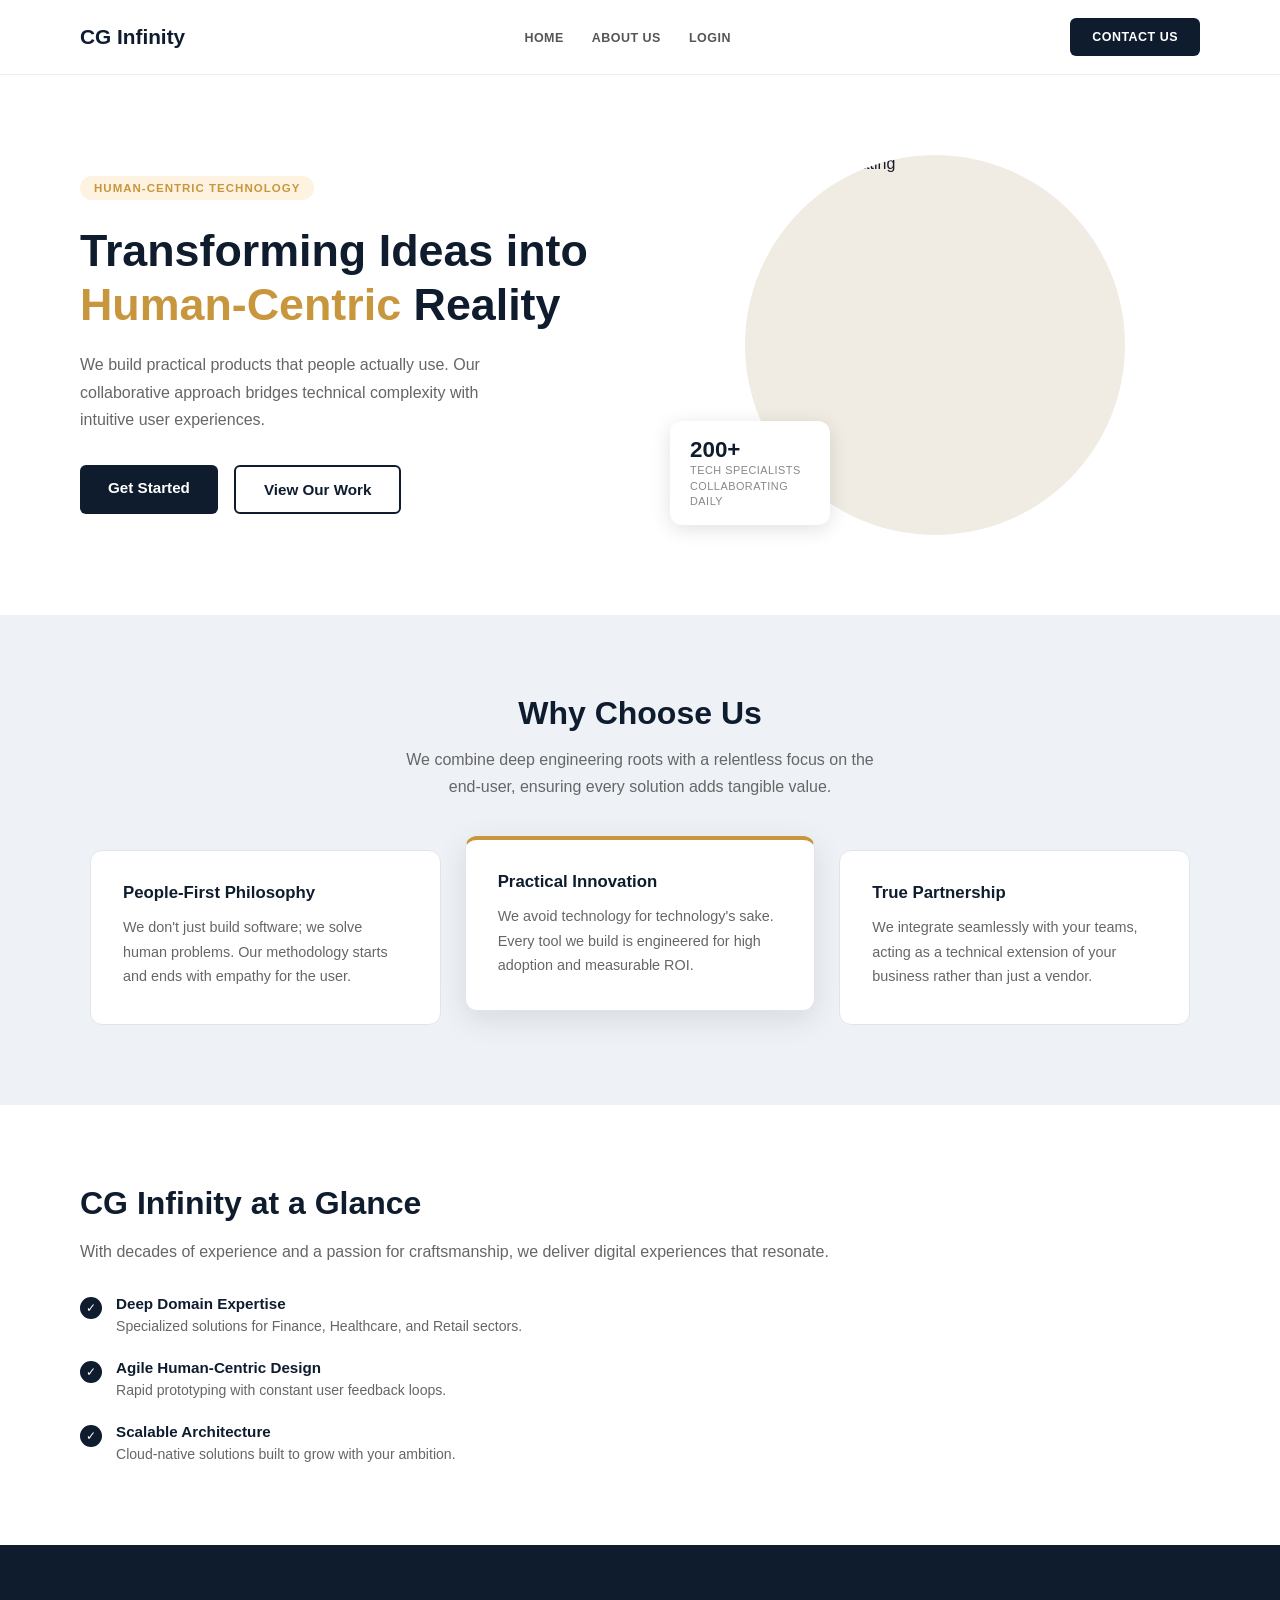
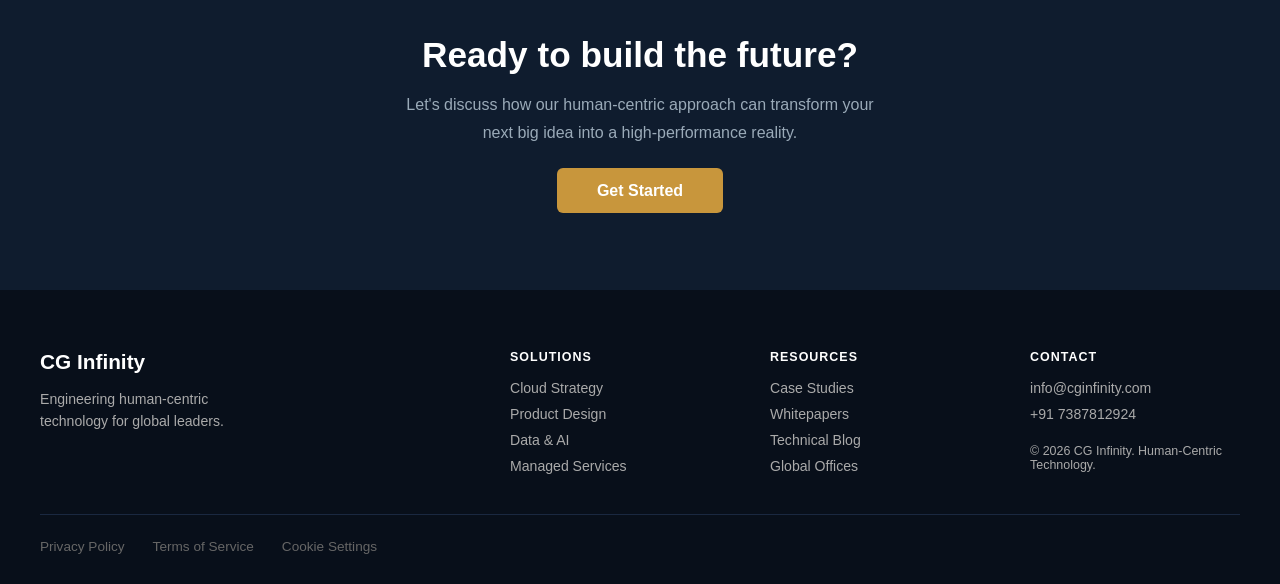
==== commit 5df4a4f4: "Complete Project" ====
--- a/index.html
+++ b/index.html
@@ -46,17 +46,17 @@
         <p class="section-sub">We combine deep engineering roots with a relentless focus on the end-user, ensuring every solution adds tangible value.</p>
         <div class="cards">
             <div class="card">
-                <div class="card-icon">&#128101;</div>
+                <!-- <div class="card-icon">&#128101;</div> -->
                 <h3>People-First Philosophy</h3>
                 <p>We don't just build software; we solve human problems. Our methodology starts and ends with empathy for the user.</p>
             </div>
             <div class="card card-featured">
-                <div class="card-icon">&#9881;</div>
+                <!-- <div class="card-icon">&#9881;</div> -->
                 <h3>Practical Innovation</h3>
                 <p>We avoid technology for technology's sake. Every tool we build is engineered for high adoption and measurable ROI.</p>
             </div>
             <div class="card">
-                <div class="card-icon">&#128065;</div>
+                <!-- <div class="card-icon">&#128065;</div> -->
                 <h3>True Partnership</h3>
                 <p>We integrate seamlessly with your teams, acting as a technical extension of your business rather than just a vendor.</p>
             </div>
